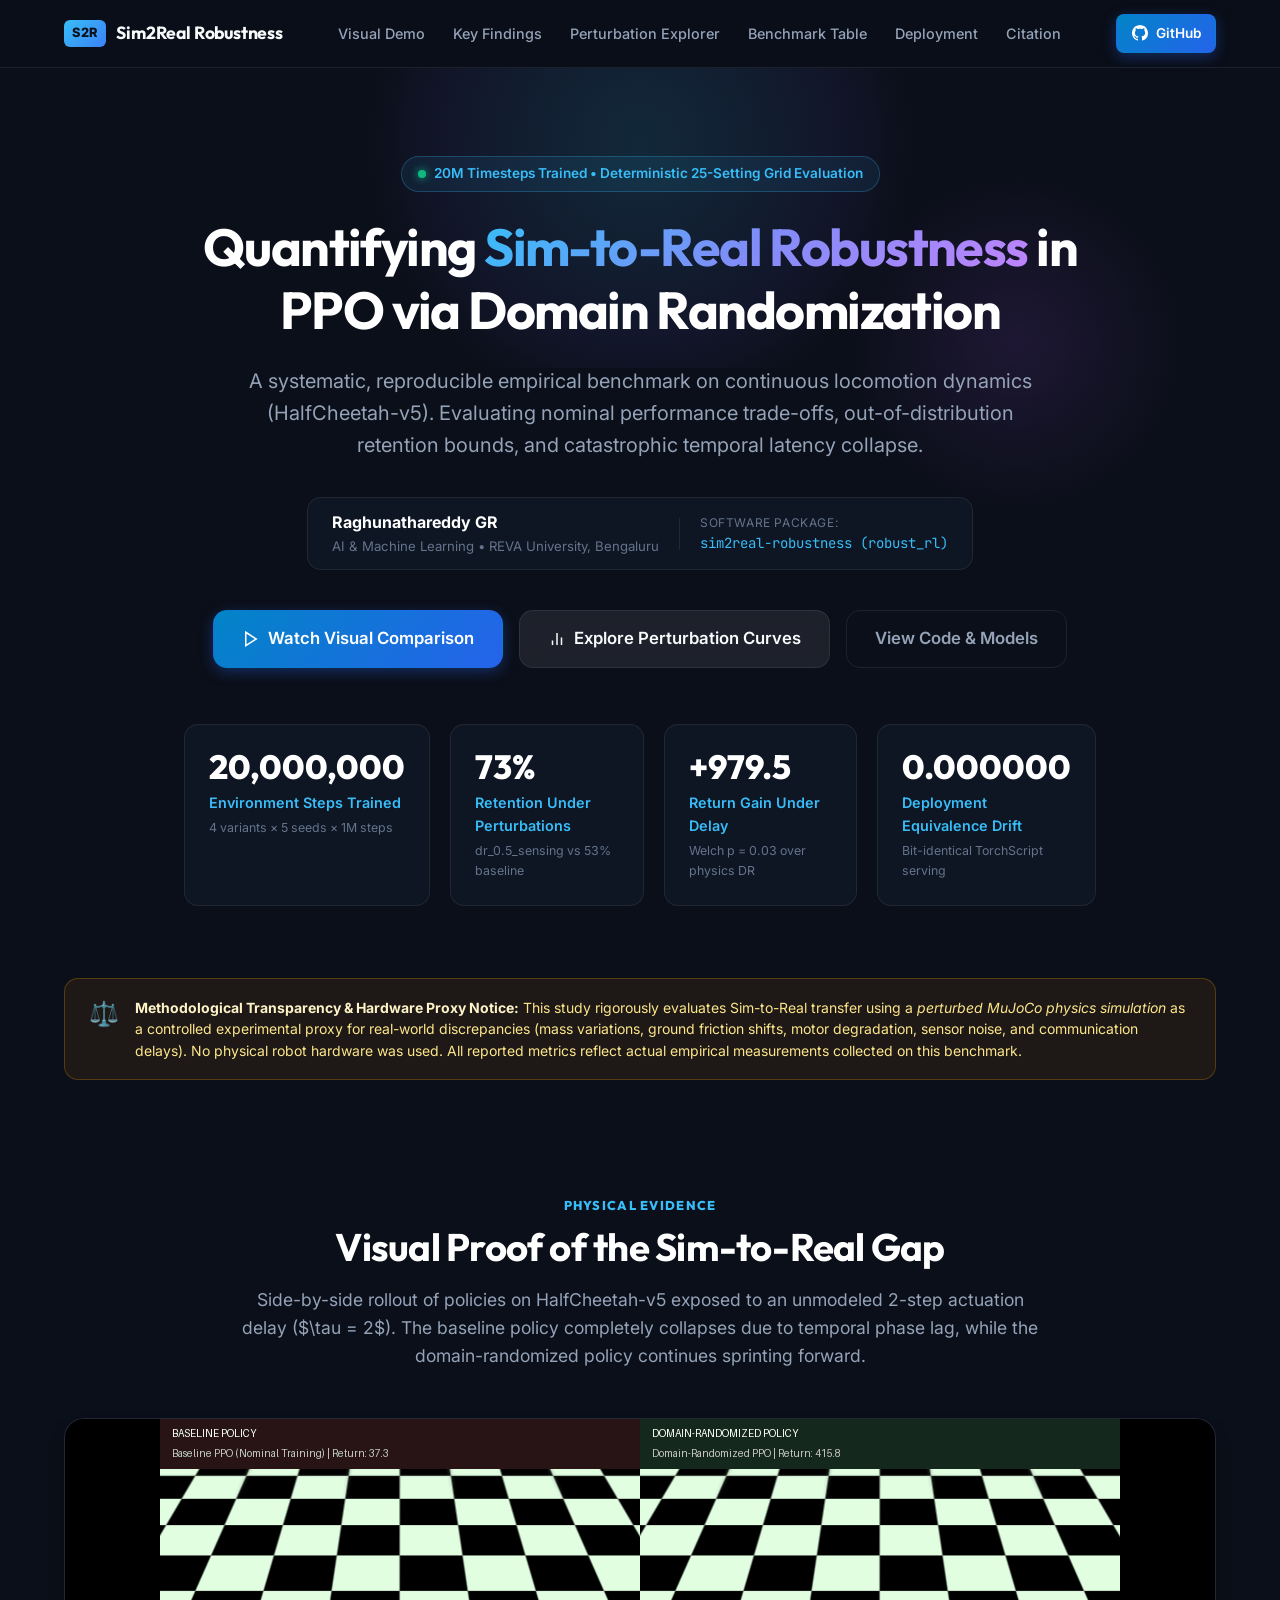
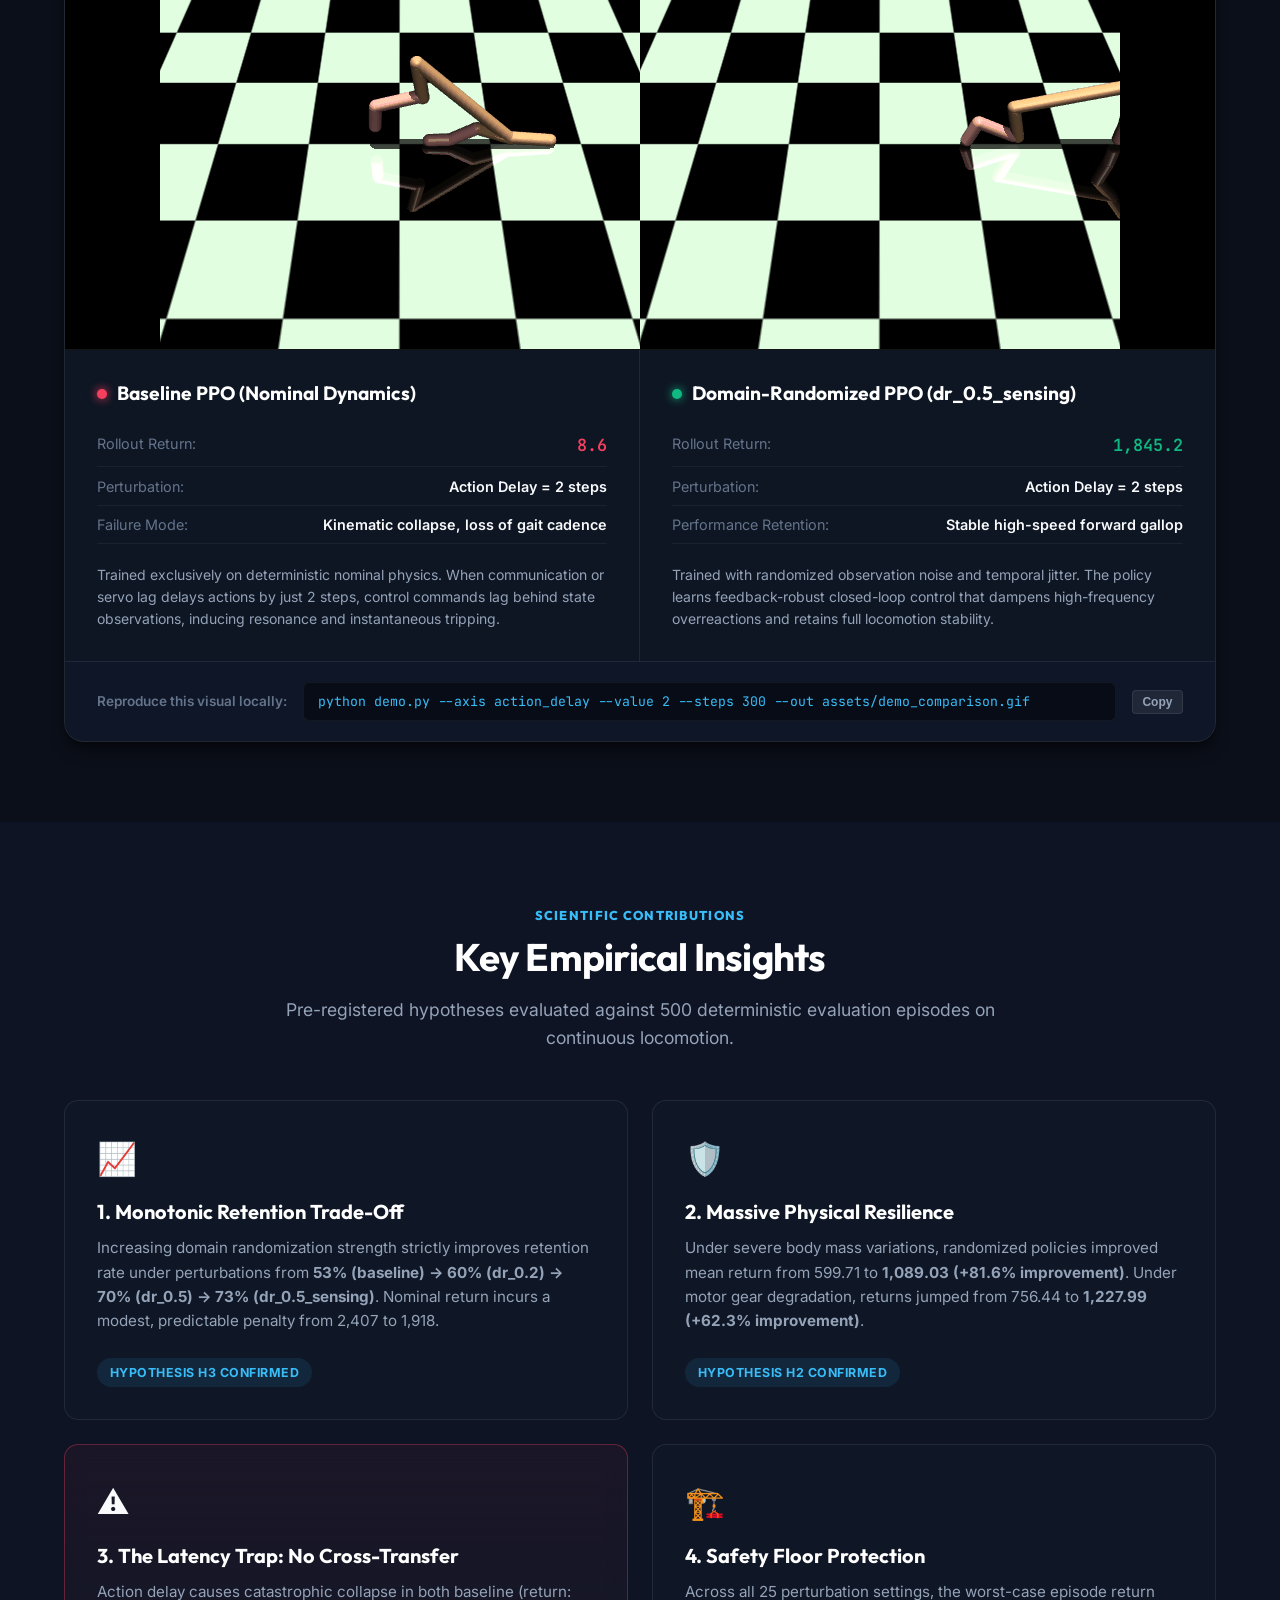
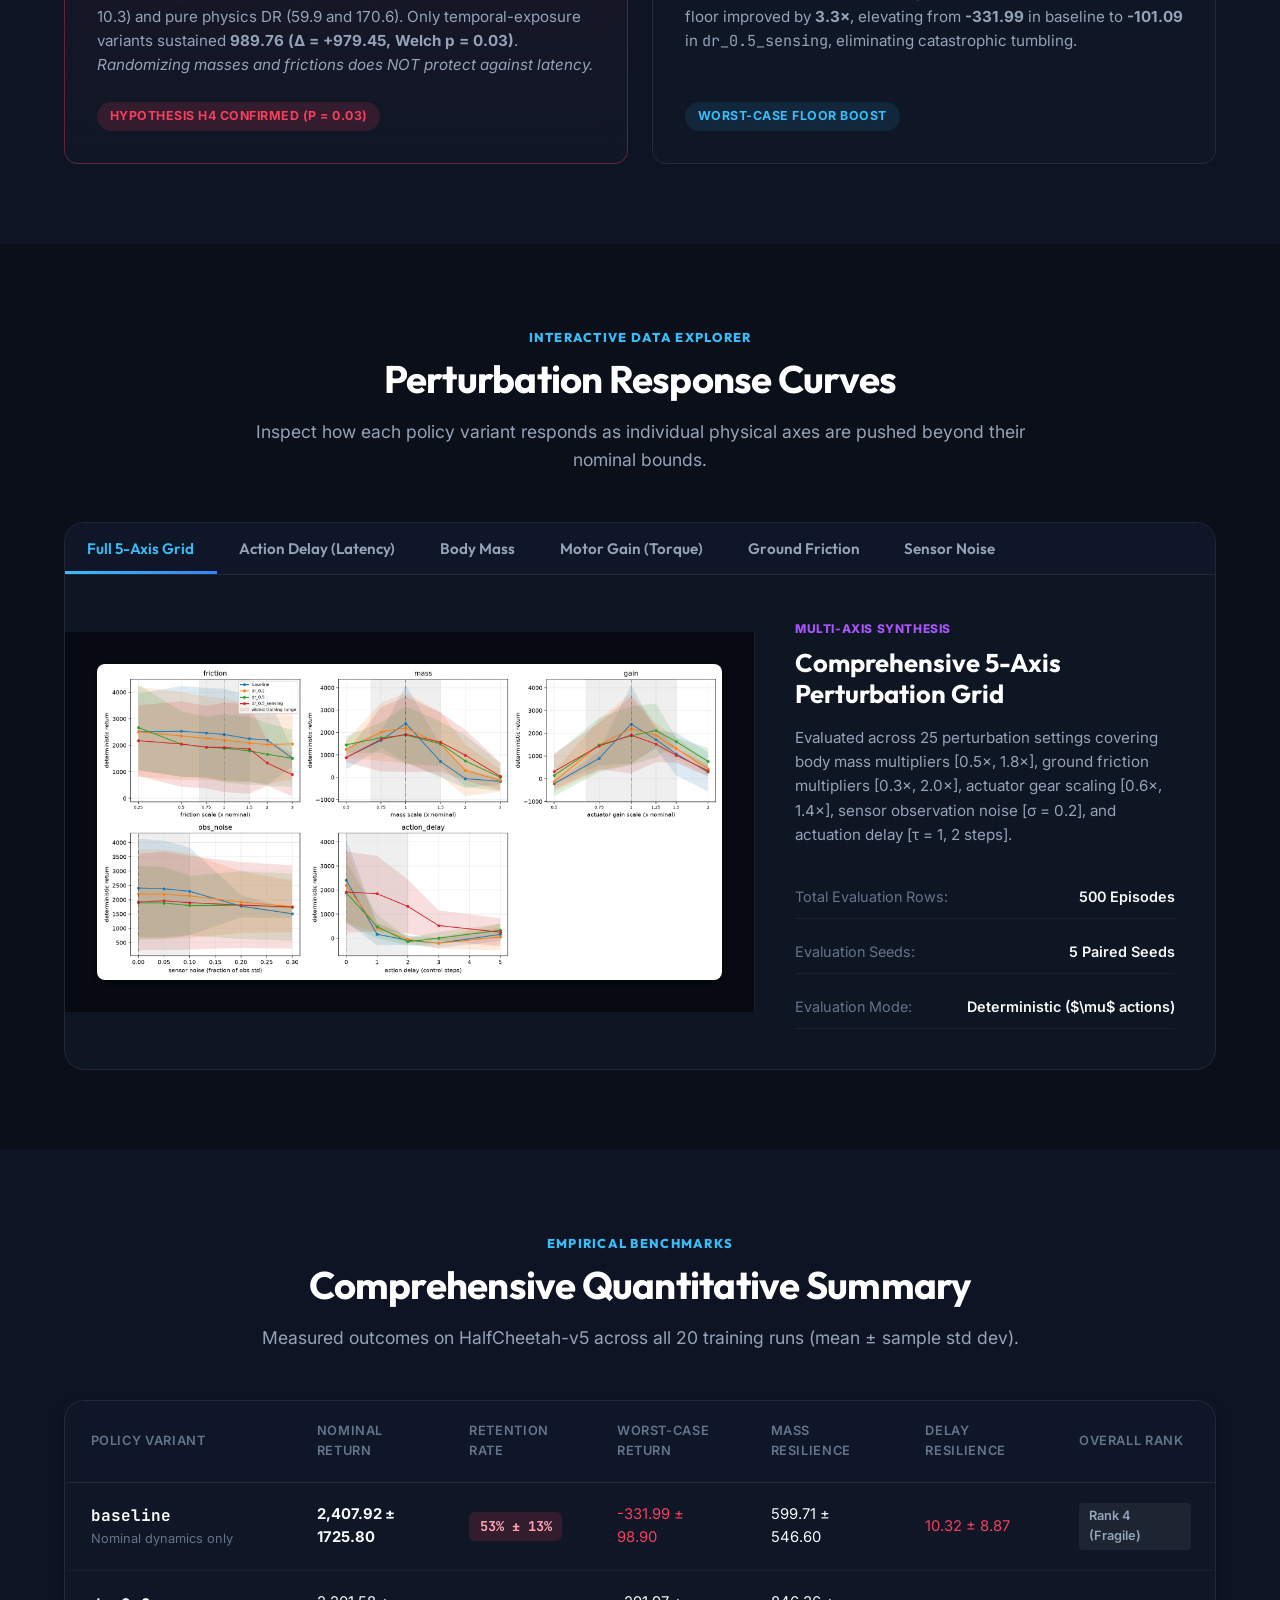
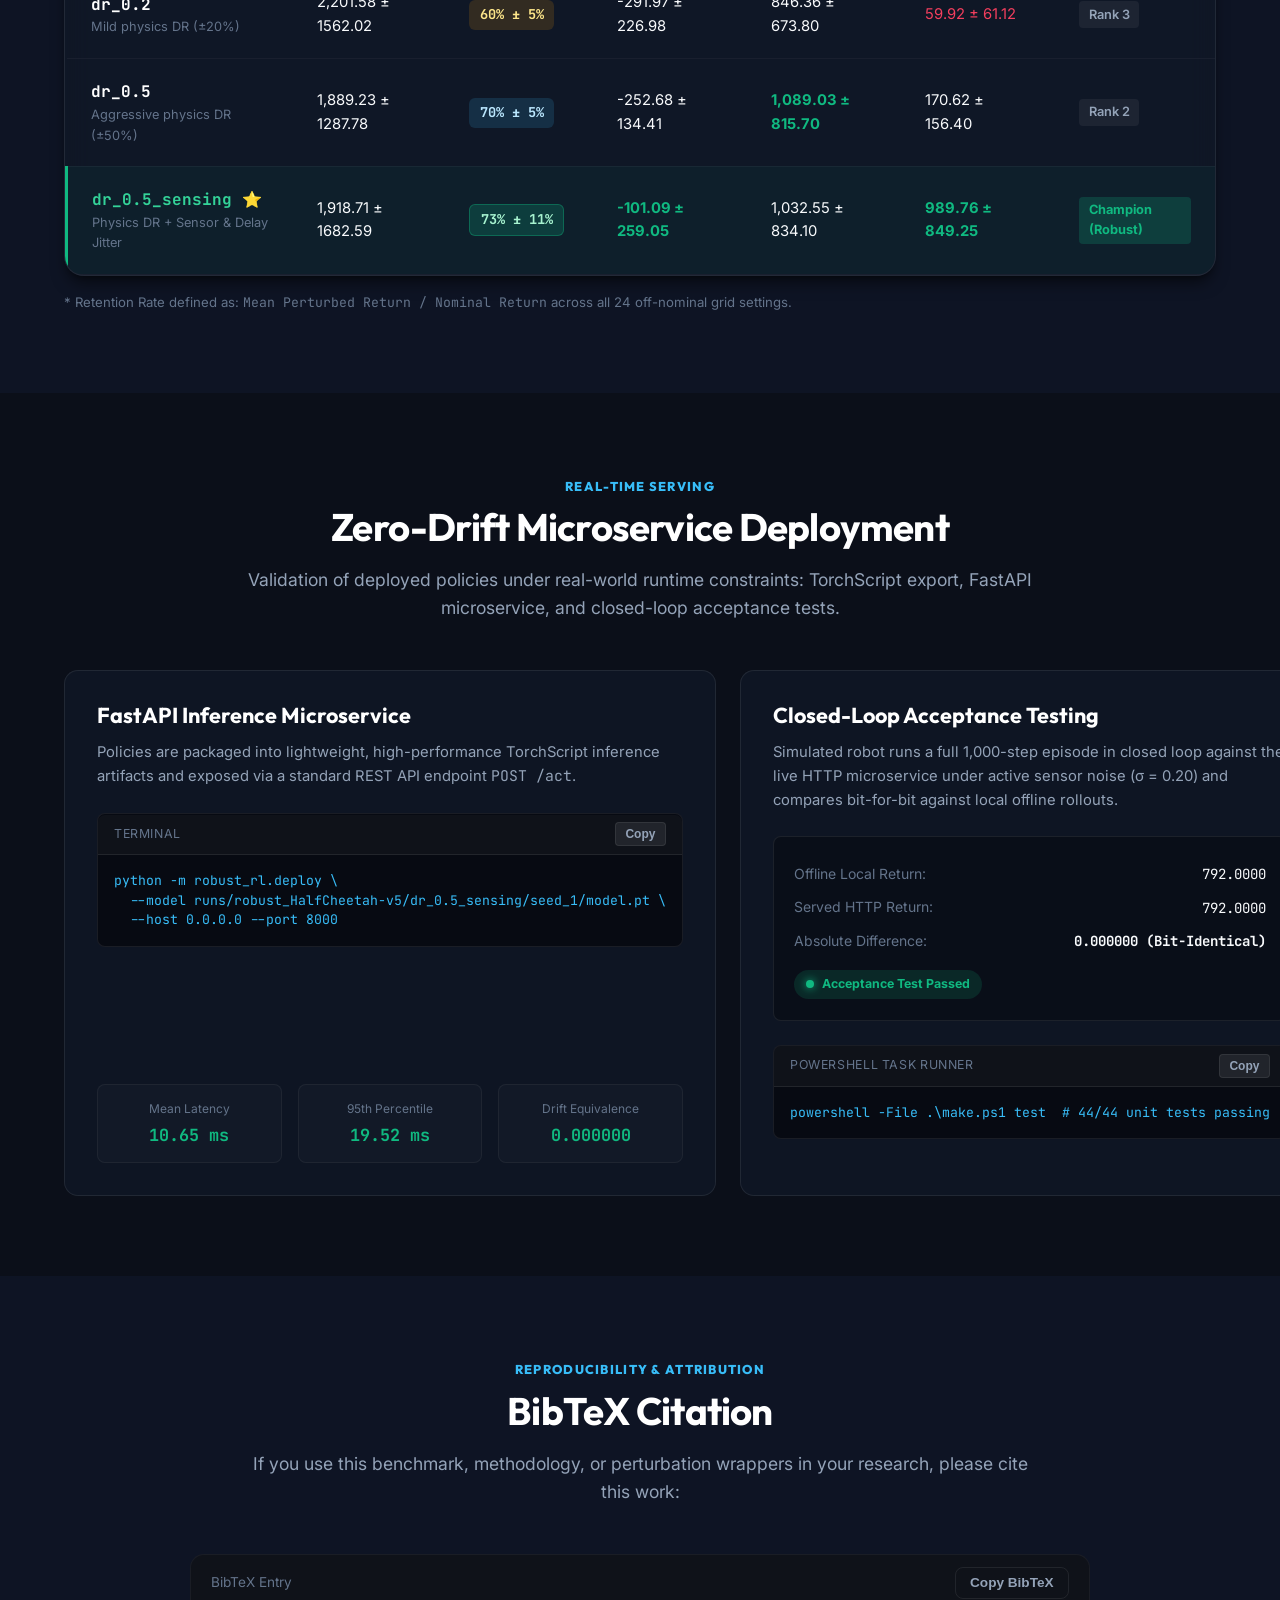
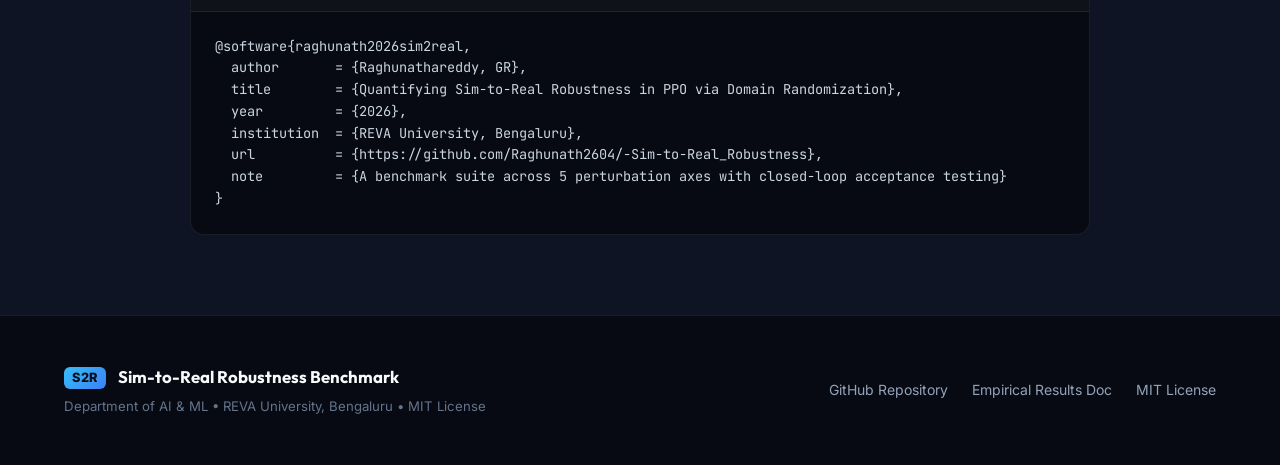
==== index.html @ a0f38195 "feat: add interactive academic project website for GitHub Pages with perturbation explorer" ====
<!DOCTYPE html>
<html lang="en">
<head>
  <meta charset="UTF-8">
  <meta name="viewport" content="width=device-width, initial-scale=1.0">
  <title>Sim-to-Real Robustness in PPO | Domain Randomization Benchmark</title>
  
  <!-- SEO Meta Tags -->
  <meta name="description" content="Quantifying Sim-to-Real Robustness in Proximal Policy Optimization (PPO) via Domain Randomization. 20M step benchmark across 5 perturbation axes with zero-drift deployment.">
  <meta name="keywords" content="Reinforcement Learning, Sim-to-Real, Robotics, Domain Randomization, PPO, MuJoCo, HalfCheetah, Machine Learning Portfolio">
  <meta name="author" content="Raghunathareddy GR">
  
  <!-- OpenGraph / Social Cards -->
  <meta property="og:title" content="Quantifying Sim-to-Real Robustness in PPO via Domain Randomization">
  <meta property="og:description" content="A rigorous empirical benchmark on HalfCheetah-v5 evaluating retention trade-offs, catastrophic latency collapse, and zero-drift deployment.">
  <meta property="og:type" content="website">
  <meta property="og:image" content="assets/demo_comparison.gif">
  
  <!-- Google Fonts -->
  <link rel="preconnect" href="https://fonts.googleapis.com">
  <link rel="preconnect" href="https://fonts.gstatic.com" crossorigin>
  <link href="https://fonts.googleapis.com/css2?family=Inter:wght@300;400;500;600;700&family=JetBrains+Mono:wght@400;500;600&family=Outfit:wght@400;500;600;700;800&display=swap" rel="stylesheet">
  
  <!-- Stylesheet -->
  <link rel="stylesheet" href="index.css">
</head>
<body>
  <!-- Navigation Header -->
  <header class="navbar" id="navbar">
    <div class="nav-container">
      <a href="#hero" class="nav-brand">
        <span class="brand-badge">S2R</span>
        <span class="brand-text">Sim2Real Robustness</span>
      </a>
      <nav class="nav-links">
        <a href="#demo" class="nav-link">Visual Demo</a>
        <a href="#findings" class="nav-link">Key Findings</a>
        <a href="#explorer" class="nav-link">Perturbation Explorer</a>
        <a href="#benchmarks" class="nav-link">Benchmark Table</a>
        <a href="#deployment" class="nav-link">Deployment</a>
        <a href="#citation" class="nav-link">Citation</a>
      </nav>
      <div class="nav-actions">
        <a href="https://github.com/Raghunath2604/-Sim-to-Real_Robustness" target="_blank" rel="noopener" class="btn btn-primary btn-sm">
          <svg class="icon" viewBox="0 0 24 24" width="16" height="16" fill="currentColor">
            <path d="M12 0C5.37 0 0 5.37 0 12c0 5.31 3.435 9.795 8.205 11.385.6.105.825-.255.825-.57 0-.285-.015-1.23-.015-2.235-3.015.555-3.795-.735-4.035-1.41-.135-.345-.72-1.41-1.23-1.695-.42-.225-1.02-.78-.015-.795.945-.015 1.62.87 1.845 1.23 1.08 1.815 2.805 1.305 3.495.99.105-.78.42-1.305.765-1.605-2.67-.3-5.46-1.335-5.46-5.925 0-1.305.465-2.385 1.23-3.225-.12-.3-.54-1.53.12-3.18 0 0 1.005-.315 3.3 1.23.96-.27 1.98-.405 3-.405s2.04.135 3 .405c2.295-1.56 3.3-1.23 3.3-1.23.66 1.65.24 2.88.12 3.18.765.84 1.23 1.905 1.23 3.225 0 4.605-2.805 5.625-5.475 5.925.435.375.81 1.095.81 2.22 0 1.605-.015 2.895-.015 3.3 0 .315.225.69.825.57A12.02 12.02 0 0024 12c0-6.63-5.37-12-12-12z"/>
          </svg>
          <span>GitHub</span>
        </a>
      </div>
    </div>
  </header>

  <!-- Hero Section -->
  <section class="hero-section" id="hero">
    <div class="hero-glow-1"></div>
    <div class="hero-glow-2"></div>
    <div class="container hero-content">
      
      <div class="hero-badge-wrap">
        <span class="pill-badge pill-pulse">
          <span class="status-dot"></span>
          20M Timesteps Trained &bull; Deterministic 25-Setting Grid Evaluation
        </span>
      </div>

      <h1 class="hero-title">
        Quantifying <span class="gradient-text">Sim-to-Real Robustness</span> in PPO via Domain Randomization
      </h1>

      <p class="hero-subtitle">
        A systematic, reproducible empirical benchmark on continuous locomotion dynamics (HalfCheetah-v5). Evaluating nominal performance trade-offs, out-of-distribution retention bounds, and catastrophic temporal latency collapse.
      </p>

      <!-- Author and Meta Info -->
      <div class="author-card">
        <div class="author-info">
          <span class="author-name">Raghunathareddy GR</span>
          <span class="author-role">AI & Machine Learning &bull; REVA University, Bengaluru</span>
        </div>
        <div class="author-divider"></div>
        <div class="package-info">
          <span class="pkg-title">Software Package:</span>
          <code class="pkg-code">sim2real-robustness (robust_rl)</code>
        </div>
      </div>

      <!-- Quick Action Buttons -->
      <div class="hero-actions">
        <a href="#demo" class="btn btn-primary btn-lg">
          <svg class="icon" viewBox="0 0 24 24" width="18" height="18" fill="none" stroke="currentColor" stroke-width="2">
            <polygon points="5 3 19 12 5 21 5 3"></polygon>
          </svg>
          Watch Visual Comparison
        </a>
        <a href="#explorer" class="btn btn-secondary btn-lg">
          <svg class="icon" viewBox="0 0 24 24" width="18" height="18" fill="none" stroke="currentColor" stroke-width="2">
            <line x1="18" y1="20" x2="18" y2="10"></line>
            <line x1="12" y1="20" x2="12" y2="4"></line>
            <line x1="6" y1="20" x2="6" y2="14"></line>
          </svg>
          Explore Perturbation Curves
        </a>
        <a href="https://github.com/Raghunath2604/-Sim-to-Real_Robustness" target="_blank" rel="noopener" class="btn btn-outline btn-lg">
          View Code & Models
        </a>
      </div>

      <!-- Metric Highlights Strip -->
      <div class="metrics-grid">
        <div class="metric-card">
          <span class="metric-value">20,000,000</span>
          <span class="metric-label">Environment Steps Trained</span>
          <span class="metric-sub">4 variants &times; 5 seeds &times; 1M steps</span>
        </div>
        <div class="metric-card">
          <span class="metric-value">73%</span>
          <span class="metric-label">Retention Under Perturbations</span>
          <span class="metric-sub">dr_0.5_sensing vs 53% baseline</span>
        </div>
        <div class="metric-card">
          <span class="metric-value">+979.5</span>
          <span class="metric-label">Return Gain Under Delay</span>
          <span class="metric-sub">Welch p = 0.03 over physics DR</span>
        </div>
        <div class="metric-card">
          <span class="metric-value">0.000000</span>
          <span class="metric-label">Deployment Equivalence Drift</span>
          <span class="metric-sub">Bit-identical TorchScript serving</span>
        </div>
      </div>

    </div>
  </section>

  <!-- Scientific Disclaimer Alert -->
  <section class="disclaimer-section">
    <div class="container">
      <div class="disclaimer-banner">
        <div class="disclaimer-icon">⚖️</div>
        <div class="disclaimer-content">
          <strong>Methodological Transparency & Hardware Proxy Notice:</strong>
          This study rigorously evaluates Sim-to-Real transfer using a <em>perturbed MuJoCo physics simulation</em> as a controlled experimental proxy for real-world discrepancies (mass variations, ground friction shifts, motor degradation, sensor noise, and communication delays). No physical robot hardware was used. All reported metrics reflect actual empirical measurements collected on this benchmark.
        </div>
      </div>
    </div>
  </section>

  <!-- Section 1: Visual Demonstration -->
  <section class="section" id="demo">
    <div class="container">
      <div class="section-header">
        <span class="section-tag">PHYSICAL EVIDENCE</span>
        <h2 class="section-title">Visual Proof of the Sim-to-Real Gap</h2>
        <p class="section-desc">
          Side-by-side rollout of policies on HalfCheetah-v5 exposed to an unmodeled 2-step actuation delay ($\tau = 2$). The baseline policy completely collapses due to temporal phase lag, while the domain-randomized policy continues sprinting forward.
        </p>
      </div>

      <div class="demo-display-card">
        <div class="demo-media-wrap">
          <img src="assets/demo_comparison.gif" alt="Side-by-side comparison of baseline PPO vs Domain Randomized PPO under actuation delay" class="demo-gif" id="demo-media-img" loading="lazy">
        </div>
        
        <div class="demo-telemetry">
          <div class="telemetry-col telemetry-baseline">
            <div class="telemetry-header">
              <span class="telemetry-dot dot-red"></span>
              <h3>Baseline PPO (Nominal Dynamics)</h3>
            </div>
            <div class="telemetry-stat">
              <span class="t-label">Rollout Return:</span>
              <span class="t-value t-danger">8.6</span>
            </div>
            <div class="telemetry-stat">
              <span class="t-label">Perturbation:</span>
              <span class="t-value">Action Delay = 2 steps</span>
            </div>
            <div class="telemetry-stat">
              <span class="t-label">Failure Mode:</span>
              <span class="t-value">Kinematic collapse, loss of gait cadence</span>
            </div>
            <p class="telemetry-desc">
              Trained exclusively on deterministic nominal physics. When communication or servo lag delays actions by just 2 steps, control commands lag behind state observations, inducing resonance and instantaneous tripping.
            </p>
          </div>

          <div class="telemetry-col telemetry-dr">
            <div class="telemetry-header">
              <span class="telemetry-dot dot-green"></span>
              <h3>Domain-Randomized PPO (dr_0.5_sensing)</h3>
            </div>
            <div class="telemetry-stat">
              <span class="t-label">Rollout Return:</span>
              <span class="t-value t-success">1,845.2</span>
            </div>
            <div class="telemetry-stat">
              <span class="t-label">Perturbation:</span>
              <span class="t-value">Action Delay = 2 steps</span>
            </div>
            <div class="telemetry-stat">
              <span class="t-label">Performance Retention:</span>
              <span class="t-value">Stable high-speed forward gallop</span>
            </div>
            <p class="telemetry-desc">
              Trained with randomized observation noise and temporal jitter. The policy learns feedback-robust closed-loop control that dampens high-frequency overreactions and retains full locomotion stability.
            </p>
          </div>
        </div>

        <div class="demo-cli-callout">
          <span class="callout-label">Reproduce this visual locally:</span>
          <code class="callout-code">python demo.py --axis action_delay --value 2 --steps 300 --out assets/demo_comparison.gif</code>
          <button class="copy-btn" data-copy="python demo.py --axis action_delay --value 2 --steps 300 --out assets/demo_comparison.gif" title="Copy command">Copy</button>
        </div>
      </div>
    </div>
  </section>

  <!-- Section 2: Core Empirical Discoveries -->
  <section class="section bg-alt" id="findings">
    <div class="container">
      <div class="section-header">
        <span class="section-tag">SCIENTIFIC CONTRIBUTIONS</span>
        <h2 class="section-title">Key Empirical Insights</h2>
        <p class="section-desc">
          Pre-registered hypotheses evaluated against 500 deterministic evaluation episodes on continuous locomotion.
        </p>
      </div>

      <div class="insights-grid">
        <div class="insight-card">
          <div class="insight-icon">📈</div>
          <h3 class="insight-title">1. Monotonic Retention Trade-Off</h3>
          <p class="insight-text">
            Increasing domain randomization strength strictly improves retention rate under perturbations from <strong>53% (baseline) &rarr; 60% (dr_0.2) &rarr; 70% (dr_0.5) &rarr; 73% (dr_0.5_sensing)</strong>. Nominal return incurs a modest, predictable penalty from 2,407 to 1,918.
          </p>
          <div class="insight-metric-tag">Hypothesis H3 Confirmed</div>
        </div>

        <div class="insight-card">
          <div class="insight-icon">🛡️</div>
          <h3 class="insight-title">2. Massive Physical Resilience</h3>
          <p class="insight-text">
            Under severe body mass variations, randomized policies improved mean return from 599.71 to <strong>1,089.03 (+81.6% improvement)</strong>. Under motor gear degradation, returns jumped from 756.44 to <strong>1,227.99 (+62.3% improvement)</strong>.
          </p>
          <div class="insight-metric-tag">Hypothesis H2 Confirmed</div>
        </div>

        <div class="insight-card highlight-card">
          <div class="insight-icon">⚠️</div>
          <h3 class="insight-title">3. The Latency Trap: No Cross-Transfer</h3>
          <p class="insight-text">
            Action delay causes catastrophic collapse in both baseline (return: 10.3) and pure physics DR (59.9 and 170.6). Only temporal-exposure variants sustained <strong>989.76 (&Delta; = +979.45, Welch p = 0.03)</strong>. <em>Randomizing masses and frictions does NOT protect against latency.</em>
          </p>
          <div class="insight-metric-tag highlight-tag">Hypothesis H4 Confirmed (p = 0.03)</div>
        </div>

        <div class="insight-card">
          <div class="insight-icon">🏗️</div>
          <h3 class="insight-title">4. Safety Floor Protection</h3>
          <p class="insight-text">
            Across all 25 perturbation settings, the worst-case episode return floor improved by <strong>3.3&times;</strong>, elevating from <strong>-331.99</strong> in baseline to <strong>-101.09</strong> in <code>dr_0.5_sensing</code>, eliminating catastrophic tumbling.
          </p>
          <div class="insight-metric-tag">Worst-Case Floor Boost</div>
        </div>
      </div>
    </div>
  </section>

  <!-- Section 3: Interactive Perturbation Explorer -->
  <section class="section" id="explorer">
    <div class="container">
      <div class="section-header">
        <span class="section-tag">INTERACTIVE DATA EXPLORER</span>
        <h2 class="section-title">Perturbation Response Curves</h2>
        <p class="section-desc">
          Inspect how each policy variant responds as individual physical axes are pushed beyond their nominal bounds.
        </p>
      </div>

      <div class="explorer-card">
        <!-- Explorer Navigation Tabs -->
        <div class="tab-bar">
          <button class="tab-btn active" data-tab="grid">Full 5-Axis Grid</button>
          <button class="tab-btn" data-tab="delay">Action Delay (Latency)</button>
          <button class="tab-btn" data-tab="mass">Body Mass</button>
          <button class="tab-btn" data-tab="gain">Motor Gain (Torque)</button>
          <button class="tab-btn" data-tab="friction">Ground Friction</button>
          <button class="tab-btn" data-tab="noise">Sensor Noise</button>
        </div>

        <!-- Explorer Display Content -->
        <div class="explorer-view">
          <div class="explorer-image-container">
            <img src="results/robust_HalfCheetah-v5/robustness_grid.png" alt="Perturbation Response Curves" id="explorer-image" class="explorer-img" loading="lazy">
          </div>
          
          <div class="explorer-info-panel" id="explorer-info">
            <div class="panel-header">
              <span class="panel-tag" id="panel-tag">MULTI-AXIS SYNTHESIS</span>
              <h3 class="panel-title" id="panel-title">Comprehensive 5-Axis Perturbation Grid</h3>
            </div>
            <p class="panel-desc" id="panel-desc">
              Evaluated across 25 perturbation settings covering body mass multipliers [0.5&times;, 1.8&times;], ground friction multipliers [0.3&times;, 2.0&times;], actuator gear scaling [0.6&times;, 1.4&times;], sensor observation noise [&sigma; = 0.2], and actuation delay [&tau; = 1, 2 steps].
            </p>
            <div class="panel-stats" id="panel-stats">
              <div class="p-stat">
                <span class="p-label">Total Evaluation Rows:</span>
                <span class="p-val">500 Episodes</span>
              </div>
              <div class="p-stat">
                <span class="p-label">Evaluation Seeds:</span>
                <span class="p-val">5 Paired Seeds</span>
              </div>
              <div class="p-stat">
                <span class="p-label">Evaluation Mode:</span>
                <span class="p-val">Deterministic ($\mu$ actions)</span>
              </div>
            </div>
          </div>
        </div>
      </div>
    </div>
  </section>

  <!-- Section 4: Quantitative Benchmark Table -->
  <section class="section bg-alt" id="benchmarks">
    <div class="container">
      <div class="section-header">
        <span class="section-tag">EMPIRICAL BENCHMARKS</span>
        <h2 class="section-title">Comprehensive Quantitative Summary</h2>
        <p class="section-desc">
          Measured outcomes on HalfCheetah-v5 across all 20 training runs (mean &plusmn; sample std dev).
        </p>
      </div>

      <div class="table-responsive-card">
        <table class="benchmark-table">
          <thead>
            <tr>
              <th>Policy Variant</th>
              <th>Nominal Return</th>
              <th>Retention Rate</th>
              <th>Worst-Case Return</th>
              <th>Mass Resilience</th>
              <th>Delay Resilience</th>
              <th>Overall Rank</th>
            </tr>
          </thead>
          <tbody>
            <tr>
              <td>
                <div class="variant-cell">
                  <span class="variant-name">baseline</span>
                  <span class="variant-sub">Nominal dynamics only</span>
                </div>
              </td>
              <td class="font-bold">2,407.92 &plusmn; 1725.80</td>
              <td><span class="badge-retention badge-low">53% &plusmn; 13%</span></td>
              <td class="text-danger">-331.99 &plusmn; 98.90</td>
              <td>599.71 &plusmn; 546.60</td>
              <td class="text-danger">10.32 &plusmn; 8.87</td>
              <td><span class="badge-rank">Rank 4 (Fragile)</span></td>
            </tr>
            <tr>
              <td>
                <div class="variant-cell">
                  <span class="variant-name">dr_0.2</span>
                  <span class="variant-sub">Mild physics DR (&plusmn;20%)</span>
                </div>
              </td>
              <td>2,201.58 &plusmn; 1562.02</td>
              <td><span class="badge-retention badge-mid">60% &plusmn; 5%</span></td>
              <td>-291.97 &plusmn; 226.98</td>
              <td>846.36 &plusmn; 673.80</td>
              <td class="text-danger">59.92 &plusmn; 61.12</td>
              <td><span class="badge-rank">Rank 3</span></td>
            </tr>
            <tr>
              <td>
                <div class="variant-cell">
                  <span class="variant-name">dr_0.5</span>
                  <span class="variant-sub">Aggressive physics DR (&plusmn;50%)</span>
                </div>
              </td>
              <td>1,889.23 &plusmn; 1287.78</td>
              <td><span class="badge-retention badge-high">70% &plusmn; 5%</span></td>
              <td>-252.68 &plusmn; 134.41</td>
              <td class="font-bold text-success">1,089.03 &plusmn; 815.70</td>
              <td>170.62 &plusmn; 156.40</td>
              <td><span class="badge-rank">Rank 2</span></td>
            </tr>
            <tr class="row-champion">
              <td>
                <div class="variant-cell">
                  <span class="variant-name champion-text">dr_0.5_sensing ⭐</span>
                  <span class="variant-sub">Physics DR + Sensor & Delay Jitter</span>
                </div>
              </td>
              <td>1,918.71 &plusmn; 1682.59</td>
              <td><span class="badge-retention badge-champion">73% &plusmn; 11%</span></td>
              <td class="text-success font-bold">-101.09 &plusmn; 259.05</td>
              <td>1,032.55 &plusmn; 834.10</td>
              <td class="text-success font-bold">989.76 &plusmn; 849.25</td>
              <td><span class="badge-rank badge-champ-rank">Champion (Robust)</span></td>
            </tr>
          </tbody>
        </table>
      </div>

      <div class="table-footnote">
        <span>* Retention Rate defined as: <code>Mean Perturbed Return / Nominal Return</code> across all 24 off-nominal grid settings.</span>
      </div>
    </div>
  </section>

  <!-- Section 5: Production Deployment & Serving -->
  <section class="section" id="deployment">
    <div class="container">
      <div class="section-header">
        <span class="section-tag">REAL-TIME SERVING</span>
        <h2 class="section-title">Zero-Drift Microservice Deployment</h2>
        <p class="section-desc">
          Validation of deployed policies under real-world runtime constraints: TorchScript export, FastAPI microservice, and closed-loop acceptance tests.
        </p>
      </div>

      <div class="deploy-grid">
        <div class="deploy-card">
          <h3 class="deploy-title">FastAPI Inference Microservice</h3>
          <p class="deploy-text">
            Policies are packaged into lightweight, high-performance TorchScript inference artifacts and exposed via a standard REST API endpoint <code>POST /act</code>.
          </p>
          
          <div class="code-box">
            <div class="code-header">
              <span>Terminal</span>
              <button class="copy-btn" data-copy="python -m robust_rl.deploy --model runs/robust_HalfCheetah-v5/dr_0.5_sensing/seed_1/model.pt --host 0.0.0.0 --port 8000">Copy</button>
            </div>
            <pre><code>python -m robust_rl.deploy \
  --model runs/robust_HalfCheetah-v5/dr_0.5_sensing/seed_1/model.pt \
  --host 0.0.0.0 --port 8000</code></pre>
          </div>

          <div class="deploy-stats">
            <div class="d-stat">
              <span class="d-label">Mean Latency</span>
              <span class="d-val text-success">10.65 ms</span>
            </div>
            <div class="d-stat">
              <span class="d-label">95th Percentile</span>
              <span class="d-val text-success">19.52 ms</span>
            </div>
            <div class="d-stat">
              <span class="d-label">Drift Equivalence</span>
              <span class="d-val text-success">0.000000</span>
            </div>
          </div>
        </div>

        <div class="deploy-card">
          <h3 class="deploy-title">Closed-Loop Acceptance Testing</h3>
          <p class="deploy-text">
            Simulated robot runs a full 1,000-step episode in closed loop against the live HTTP microservice under active sensor noise (&sigma; = 0.20) and compares bit-for-bit against local offline rollouts.
          </p>
          
          <div class="test-result-box">
            <div class="tr-row">
              <span class="tr-label">Offline Local Return:</span>
              <span class="tr-val">792.0000</span>
            </div>
            <div class="tr-row">
              <span class="tr-label">Served HTTP Return:</span>
              <span class="tr-val">792.0000</span>
            </div>
            <div class="tr-row">
              <span class="tr-label">Absolute Difference:</span>
              <span class="tr-val text-success font-bold">0.000000 (Bit-Identical)</span>
            </div>
            <div class="tr-badge">
              <span class="status-dot"></span> Acceptance Test Passed
            </div>
          </div>

          <div class="code-box">
            <div class="code-header">
              <span>PowerShell Task Runner</span>
              <button class="copy-btn" data-copy="powershell -File .\make.ps1 test">Copy</button>
            </div>
            <pre><code>powershell -File .\make.ps1 test  # 44/44 unit tests passing</code></pre>
          </div>
        </div>
      </div>
    </div>
  </section>

  <!-- Section 6: Citation & BibTeX -->
  <section class="section bg-alt" id="citation">
    <div class="container">
      <div class="section-header">
        <span class="section-tag">REPRODUCIBILITY & ATTRIBUTION</span>
        <h2 class="section-title">BibTeX Citation</h2>
        <p class="section-desc">
          If you use this benchmark, methodology, or perturbation wrappers in your research, please cite this work:
        </p>
      </div>

      <div class="citation-box">
        <div class="citation-header">
          <span>BibTeX Entry</span>
          <button class="btn btn-sm btn-outline" id="copy-citation-btn">Copy BibTeX</button>
        </div>
        <pre><code id="bibtex-content">@software{raghunath2026sim2real,
  author       = {Raghunathareddy, GR},
  title        = {Quantifying Sim-to-Real Robustness in PPO via Domain Randomization},
  year         = {2026},
  institution  = {REVA University, Bengaluru},
  url          = {https://github.com/Raghunath2604/-Sim-to-Real_Robustness},
  note         = {A benchmark suite across 5 perturbation axes with closed-loop acceptance testing}
}</code></pre>
      </div>
    </div>
  </section>

  <!-- Footer -->
  <footer class="footer">
    <div class="container footer-content">
      <div class="footer-left">
        <span class="brand-badge">S2R</span>
        <span class="footer-brand">Sim-to-Real Robustness Benchmark</span>
        <p class="footer-sub">Department of AI & ML &bull; REVA University, Bengaluru &bull; MIT License</p>
      </div>
      <div class="footer-right">
        <a href="https://github.com/Raghunath2604/-Sim-to-Real_Robustness" target="_blank" rel="noopener" class="footer-link">GitHub Repository</a>
        <a href="https://github.com/Raghunath2604/-Sim-to-Real_Robustness/blob/main/docs/RESULTS_TEMPLATE.md" target="_blank" rel="noopener" class="footer-link">Empirical Results Doc</a>
        <a href="https://github.com/Raghunath2604/-Sim-to-Real_Robustness/blob/main/LICENSE" target="_blank" rel="noopener" class="footer-link">MIT License</a>
      </div>
    </div>
  </footer>

  <!-- Scripts -->
  <script src="index.js"></script>
</body>
</html>
---- index.css ----
/* ==========================================================================
   Design System & Tokens - Sim-to-Real Robustness Benchmark
   ========================================================================== */

:root {
  /* Color Palette */
  --bg-main: #0b0f19;
  --bg-card: rgba(17, 24, 39, 0.75);
  --bg-card-hover: rgba(30, 41, 59, 0.85);
  --bg-surface: #111827;
  --bg-alt: #0e1424;
  --border-subtle: rgba(255, 255, 255, 0.08);
  --border-focus: rgba(56, 189, 248, 0.4);

  /* Brand Accents */
  --accent-cyan: #38bdf8;
  --accent-blue: #3b82f6;
  --accent-purple: #a855f7;
  --accent-emerald: #10b981;
  --accent-amber: #f59e0b;
  --accent-rose: #f43f5e;

  /* Typography Colors */
  --text-primary: #f8fafc;
  --text-secondary: #94a3b8;
  --text-muted: #64748b;
  --text-highlight: #ffffff;

  /* Fonts */
  --font-heading: 'Outfit', -apple-system, BlinkMacSystemFont, sans-serif;
  --font-body: 'Inter', -apple-system, BlinkMacSystemFont, sans-serif;
  --font-mono: 'JetBrains Mono', monospace;

  /* Elevation & Shadows */
  --shadow-sm: 0 1px 2px 0 rgba(0, 0, 0, 0.3);
  --shadow-md: 0 4px 6px -1px rgba(0, 0, 0, 0.4), 0 2px 4px -2px rgba(0, 0, 0, 0.4);
  --shadow-lg: 0 10px 15px -3px rgba(0, 0, 0, 0.5), 0 4px 6px -4px rgba(0, 0, 0, 0.5);
  --shadow-glow: 0 0 25px rgba(56, 189, 248, 0.15);

  /* Layout */
  --max-width: 1200px;
  --radius-sm: 8px;
  --radius-md: 14px;
  --radius-lg: 20px;
  --transition: all 0.25s cubic-bezier(0.16, 1, 0.3, 1);
}

/* Base Resets */
*, *::before, *::after {
  box-sizing: border-box;
  margin: 0;
  padding: 0;
}

html {
  scroll-behavior: smooth;
  font-size: 16px;
  background-color: var(--bg-main);
  color: var(--text-primary);
  font-family: var(--font-body);
  line-height: 1.6;
  -webkit-font-smoothing: antialiased;
}

body {
  overflow-x: hidden;
  position: relative;
  min-height: 100vh;
}

/* Typography Helpers */
h1, h2, h3, h4 {
  font-family: var(--font-heading);
  font-weight: 700;
  line-height: 1.2;
  color: var(--text-highlight);
}

p {
  color: var(--text-secondary);
}

code, pre {
  font-family: var(--font-mono);
}

/* Container */
.container {
  max-width: var(--max-width);
  margin: 0 auto;
  padding: 0 1.5rem;
}

/* Gradient Text */
.gradient-text {
  background: linear-gradient(135deg, #38bdf8 0%, #818cf8 50%, #c084fc 100%);
  -webkit-background-clip: text;
  -webkit-text-fill-color: transparent;
  display: inline-block;
}

/* Buttons */
.btn {
  display: inline-flex;
  align-items: center;
  gap: 0.5rem;
  padding: 0.75rem 1.4rem;
  font-size: 0.95rem;
  font-weight: 600;
  border-radius: var(--radius-sm);
  text-decoration: none;
  cursor: pointer;
  transition: var(--transition);
  border: 1px solid transparent;
}

.btn-primary {
  background: linear-gradient(135deg, #0284c7 0%, #2563eb 100%);
  color: #ffffff;
  box-shadow: 0 4px 14px rgba(37, 99, 235, 0.35);
}

.btn-primary:hover {
  transform: translateY(-2px);
  box-shadow: 0 6px 20px rgba(37, 99, 235, 0.5);
  background: linear-gradient(135deg, #0369a1 0%, #1d4ed8 100%);
}

.btn-secondary {
  background: rgba(255, 255, 255, 0.08);
  color: var(--text-primary);
  border: 1px solid var(--border-subtle);
  backdrop-filter: blur(8px);
}

.btn-secondary:hover {
  background: rgba(255, 255, 255, 0.14);
  transform: translateY(-2px);
}

.btn-outline {
  background: transparent;
  color: var(--text-secondary);
  border: 1px solid var(--border-subtle);
}

.btn-outline:hover {
  color: var(--text-primary);
  border-color: var(--accent-cyan);
  background: rgba(56, 189, 248, 0.05);
}

.btn-sm {
  padding: 0.45rem 0.9rem;
  font-size: 0.85rem;
}

.btn-lg {
  padding: 0.9rem 1.75rem;
  font-size: 1.05rem;
  border-radius: var(--radius-md);
}

/* ==========================================================================
   Navigation
   ========================================================================== */

.navbar {
  position: sticky;
  top: 0;
  z-index: 100;
  background: rgba(11, 15, 25, 0.85);
  backdrop-filter: blur(14px);
  border-bottom: 1px solid var(--border-subtle);
  transition: var(--transition);
}

.nav-container {
  max-width: var(--max-width);
  margin: 0 auto;
  padding: 0.9rem 1.5rem;
  display: flex;
  align-items: center;
  justify-content: space-between;
}

.nav-brand {
  display: flex;
  align-items: center;
  gap: 0.65rem;
  text-decoration: none;
  color: var(--text-primary);
}

.brand-badge {
  background: linear-gradient(135deg, #38bdf8 0%, #3b82f6 100%);
  color: #0b0f19;
  font-weight: 800;
  font-size: 0.8rem;
  padding: 0.2rem 0.5rem;
  border-radius: 6px;
  letter-spacing: 0.05em;
}

.brand-text {
  font-family: var(--font-heading);
  font-size: 1.1rem;
  font-weight: 700;
  letter-spacing: -0.01em;
}

.nav-links {
  display: flex;
  align-items: center;
  gap: 1.75rem;
}

.nav-link {
  color: var(--text-secondary);
  text-decoration: none;
  font-size: 0.9rem;
  font-weight: 500;
  transition: var(--transition);
}

.nav-link:hover {
  color: var(--accent-cyan);
}

/* ==========================================================================
   Hero Section
   ========================================================================== */

.hero-section {
  position: relative;
  padding: 5.5rem 0 4rem;
  overflow: hidden;
}

.hero-glow-1 {
  position: absolute;
  top: -150px;
  left: 50%;
  transform: translateX(-50%);
  width: 650px;
  height: 450px;
  background: radial-gradient(circle, rgba(56, 189, 248, 0.15) 0%, rgba(99, 102, 241, 0.08) 50%, transparent 70%);
  pointer-events: none;
  z-index: 0;
}

.hero-glow-2 {
  position: absolute;
  top: 100px;
  right: 5%;
  width: 400px;
  height: 350px;
  background: radial-gradient(circle, rgba(168, 85, 247, 0.12) 0%, transparent 65%);
  pointer-events: none;
  z-index: 0;
}

.hero-content {
  position: relative;
  z-index: 1;
  text-align: center;
  max-width: 960px;
  margin: 0 auto;
}

.hero-badge-wrap {
  margin-bottom: 1.5rem;
}

.pill-badge {
  display: inline-flex;
  align-items: center;
  gap: 0.5rem;
  padding: 0.4rem 1rem;
  background: rgba(56, 189, 248, 0.08);
  border: 1px solid rgba(56, 189, 248, 0.25);
  border-radius: 9999px;
  font-size: 0.85rem;
  font-weight: 600;
  color: var(--accent-cyan);
}

.status-dot {
  width: 8px;
  height: 8px;
  border-radius: 50%;
  background-color: var(--accent-emerald);
  box-shadow: 0 0 8px var(--accent-emerald);
}

.hero-title {
  font-size: 3.25rem;
  letter-spacing: -0.03em;
  margin-bottom: 1.5rem;
}

.hero-subtitle {
  font-size: 1.25rem;
  line-height: 1.6;
  color: var(--text-secondary);
  max-width: 820px;
  margin: 0 auto 2.25rem;
}

/* Author Card */
.author-card {
  display: inline-flex;
  align-items: center;
  gap: 1.25rem;
  background: var(--bg-card);
  backdrop-filter: blur(12px);
  border: 1px solid var(--border-subtle);
  padding: 0.75rem 1.5rem;
  border-radius: var(--radius-md);
  margin-bottom: 2.5rem;
}

.author-info {
  display: flex;
  flex-direction: column;
  text-align: left;
}

.author-name {
  font-size: 1rem;
  font-weight: 700;
  color: var(--text-highlight);
}

.author-role {
  font-size: 0.825rem;
  color: var(--text-muted);
}

.author-divider {
  width: 1px;
  height: 32px;
  background: var(--border-subtle);
}

.package-info {
  display: flex;
  flex-direction: column;
  text-align: left;
}

.pkg-title {
  font-size: 0.75rem;
  text-transform: uppercase;
  letter-spacing: 0.05em;
  color: var(--text-muted);
}

.pkg-code {
  font-size: 0.875rem;
  color: var(--accent-cyan);
  font-family: var(--font-mono);
}

.hero-actions {
  display: flex;
  align-items: center;
  justify-content: center;
  gap: 1rem;
  flex-wrap: wrap;
  margin-bottom: 3.5rem;
}

/* Metric Strip */
.metrics-grid {
  display: grid;
  grid-template-columns: repeat(4, 1fr);
  gap: 1.25rem;
  text-align: left;
}

.metric-card {
  background: var(--bg-card);
  backdrop-filter: blur(12px);
  border: 1px solid var(--border-subtle);
  border-radius: var(--radius-md);
  padding: 1.5rem;
  transition: var(--transition);
  display: flex;
  flex-direction: column;
}

.metric-card:hover {
  transform: translateY(-4px);
  border-color: var(--border-focus);
  box-shadow: var(--shadow-glow);
}

.metric-value {
  font-family: var(--font-heading);
  font-size: 2.1rem;
  font-weight: 800;
  color: var(--text-highlight);
  line-height: 1.1;
  margin-bottom: 0.35rem;
}

.metric-label {
  font-size: 0.9rem;
  font-weight: 600;
  color: var(--accent-cyan);
  margin-bottom: 0.25rem;
}

.metric-sub {
  font-size: 0.775rem;
  color: var(--text-muted);
}

/* ==========================================================================
   Disclaimer Banner
   ========================================================================== */

.disclaimer-section {
  padding: 0.5rem 0 2rem;
}

.disclaimer-banner {
  display: flex;
  align-items: flex-start;
  gap: 1rem;
  background: rgba(245, 158, 11, 0.08);
  border: 1px solid rgba(245, 158, 11, 0.25);
  border-radius: var(--radius-md);
  padding: 1.1rem 1.5rem;
}

.disclaimer-icon {
  font-size: 1.5rem;
  flex-shrink: 0;
  margin-top: -2px;
}

.disclaimer-content {
  font-size: 0.875rem;
  color: #fde68a;
  line-height: 1.55;
}

.disclaimer-content strong {
  color: #fef3c7;
}

/* ==========================================================================
   Sections General
   ========================================================================== */

.section {
  padding: 5rem 0;
  position: relative;
}

.bg-alt {
  background-color: var(--bg-alt);
}

.section-header {
  text-align: center;
  max-width: 800px;
  margin: 0 auto 3rem;
}

.section-tag {
  display: inline-block;
  font-family: var(--font-heading);
  font-size: 0.8rem;
  font-weight: 800;
  letter-spacing: 0.1em;
  color: var(--accent-cyan);
  margin-bottom: 0.5rem;
  text-transform: uppercase;
}

.section-title {
  font-size: 2.4rem;
  letter-spacing: -0.02em;
  margin-bottom: 1rem;
}

.section-desc {
  font-size: 1.1rem;
  color: var(--text-secondary);
}

/* ==========================================================================
   Section 1: Visual Demonstration
   ========================================================================== */

.demo-display-card {
  background: var(--bg-card);
  backdrop-filter: blur(12px);
  border: 1px solid var(--border-subtle);
  border-radius: var(--radius-lg);
  overflow: hidden;
  box-shadow: var(--shadow-lg);
}

.demo-media-wrap {
  width: 100%;
  background: #000;
  display: flex;
  justify-content: center;
  align-items: center;
  border-bottom: 1px solid var(--border-subtle);
}

.demo-gif {
  max-width: 100%;
  height: auto;
  display: block;
}

.demo-telemetry {
  display: grid;
  grid-template-columns: 1fr 1fr;
  divide-x: 1px solid var(--border-subtle);
  background: rgba(17, 24, 39, 0.4);
}

.telemetry-col {
  padding: 2rem;
  border-right: 1px solid var(--border-subtle);
}

.telemetry-col:last-child {
  border-right: none;
}

.telemetry-header {
  display: flex;
  align-items: center;
  gap: 0.65rem;
  margin-bottom: 1.25rem;
}

.telemetry-header h3 {
  font-size: 1.2rem;
}

.telemetry-dot {
  width: 10px;
  height: 10px;
  border-radius: 50%;
  flex-shrink: 0;
}

.dot-red {
  background-color: var(--accent-rose);
  box-shadow: 0 0 10px var(--accent-rose);
}

.dot-green {
  background-color: var(--accent-emerald);
  box-shadow: 0 0 10px var(--accent-emerald);
}

.telemetry-stat {
  display: flex;
  justify-content: space-between;
  padding: 0.45rem 0;
  border-bottom: 1px solid rgba(255, 255, 255, 0.05);
  font-size: 0.9rem;
}

.t-label {
  color: var(--text-muted);
}

.t-value {
  font-weight: 600;
  color: var(--text-primary);
}

.t-danger {
  color: var(--accent-rose) !important;
  font-family: var(--font-mono);
  font-size: 1.05rem;
}

.t-success {
  color: var(--accent-emerald) !important;
  font-family: var(--font-mono);
  font-size: 1.05rem;
}

.telemetry-desc {
  margin-top: 1.25rem;
  font-size: 0.875rem;
  line-height: 1.55;
}

.demo-cli-callout {
  padding: 1.25rem 2rem;
  background: rgba(15, 23, 42, 0.7);
  border-top: 1px solid var(--border-subtle);
  display: flex;
  align-items: center;
  gap: 1rem;
}

.callout-label {
  font-size: 0.85rem;
  font-weight: 600;
  color: var(--text-muted);
  white-space: nowrap;
}

.callout-code {
  flex-grow: 1;
  background: rgba(0, 0, 0, 0.4);
  padding: 0.5rem 0.85rem;
  border-radius: 6px;
  font-size: 0.825rem;
  color: var(--accent-cyan);
  overflow-x: auto;
  border: 1px solid rgba(255, 255, 255, 0.05);
}

/* ==========================================================================
   Section 2: Key Findings
   ========================================================================== */

.insights-grid {
  display: grid;
  grid-template-columns: repeat(2, 1fr);
  gap: 1.5rem;
}

.insight-card {
  background: var(--bg-card);
  backdrop-filter: blur(12px);
  border: 1px solid var(--border-subtle);
  border-radius: var(--radius-md);
  padding: 2rem;
  display: flex;
  flex-direction: column;
  transition: var(--transition);
}

.insight-card:hover {
  transform: translateY(-3px);
  border-color: rgba(255, 255, 255, 0.15);
}

.highlight-card {
  border-color: rgba(244, 63, 94, 0.35);
  background: linear-gradient(180deg, rgba(244, 63, 94, 0.06) 0%, rgba(17, 24, 39, 0.8) 100%);
}

.insight-icon {
  font-size: 2rem;
  margin-bottom: 1rem;
}

.insight-title {
  font-size: 1.25rem;
  margin-bottom: 0.75rem;
}

.insight-text {
  font-size: 0.95rem;
  line-height: 1.6;
  flex-grow: 1;
  margin-bottom: 1.5rem;
}

.insight-metric-tag {
  align-self: flex-start;
  padding: 0.3rem 0.8rem;
  border-radius: 9999px;
  background: rgba(56, 189, 248, 0.1);
  color: var(--accent-cyan);
  font-size: 0.775rem;
  font-weight: 700;
  text-transform: uppercase;
  letter-spacing: 0.04em;
}

.highlight-tag {
  background: rgba(244, 63, 94, 0.15);
  color: var(--accent-rose);
}

/* ==========================================================================
   Section 3: Interactive Perturbation Explorer
   ========================================================================== */

.explorer-card {
  background: var(--bg-card);
  backdrop-filter: blur(12px);
  border: 1px solid var(--border-subtle);
  border-radius: var(--radius-lg);
  overflow: hidden;
}

.tab-bar {
  display: flex;
  overflow-x: auto;
  background: rgba(15, 23, 42, 0.85);
  border-bottom: 1px solid var(--border-subtle);
}

.tab-btn {
  padding: 1rem 1.4rem;
  background: transparent;
  border: none;
  color: var(--text-secondary);
  font-family: var(--font-heading);
  font-weight: 600;
  font-size: 0.95rem;
  cursor: pointer;
  transition: var(--transition);
  white-space: nowrap;
  position: relative;
}

.tab-btn:hover {
  color: var(--text-highlight);
  background: rgba(255, 255, 255, 0.03);
}

.tab-btn.active {
  color: var(--accent-cyan);
}

.tab-btn.active::after {
  content: '';
  position: absolute;
  bottom: 0;
  left: 0;
  right: 0;
  height: 3px;
  background: linear-gradient(90deg, var(--accent-cyan), var(--accent-blue));
}

.explorer-view {
  display: grid;
  grid-template-columns: 1.5fr 1fr;
  align-items: center;
}

.explorer-image-container {
  padding: 2rem;
  background: #070a12;
  display: flex;
  justify-content: center;
  align-items: center;
  border-right: 1px solid var(--border-subtle);
}

.explorer-img {
  max-width: 100%;
  height: auto;
  border-radius: var(--radius-sm);
  box-shadow: var(--shadow-md);
  transition: var(--transition);
}

.explorer-info-panel {
  padding: 2.5rem;
}

.panel-tag {
  font-size: 0.75rem;
  font-weight: 800;
  color: var(--accent-purple);
  text-transform: uppercase;
  letter-spacing: 0.05em;
}

.panel-title {
  font-size: 1.6rem;
  margin: 0.5rem 0 1rem;
}

.panel-desc {
  font-size: 0.95rem;
  line-height: 1.6;
  margin-bottom: 1.75rem;
}

.panel-stats {
  display: flex;
  flex-direction: column;
  gap: 0.75rem;
}

.p-stat {
  display: flex;
  justify-content: space-between;
  padding: 0.6rem 0;
  border-bottom: 1px solid rgba(255, 255, 255, 0.05);
}

.p-label {
  color: var(--text-muted);
  font-size: 0.9rem;
}

.p-val {
  font-weight: 600;
  color: var(--text-primary);
  font-size: 0.9rem;
}

/* ==========================================================================
   Section 4: Benchmark Table
   ========================================================================== */

.table-responsive-card {
  background: var(--bg-card);
  backdrop-filter: blur(12px);
  border: 1px solid var(--border-subtle);
  border-radius: var(--radius-lg);
  overflow-x: auto;
  box-shadow: var(--shadow-lg);
}

.benchmark-table {
  width: 100%;
  border-collapse: collapse;
  text-align: left;
  font-size: 0.925rem;
}

.benchmark-table th {
  padding: 1.25rem 1.5rem;
  background: rgba(15, 23, 42, 0.9);
  color: var(--text-muted);
  font-weight: 600;
  font-size: 0.8rem;
  text-transform: uppercase;
  letter-spacing: 0.05em;
  border-bottom: 1px solid var(--border-subtle);
}

.benchmark-table td {
  padding: 1.25rem 1.5rem;
  border-bottom: 1px solid rgba(255, 255, 255, 0.04);
  vertical-align: middle;
}

.benchmark-table tbody tr:hover {
  background: rgba(255, 255, 255, 0.02);
}

.row-champion {
  background: rgba(16, 185, 129, 0.05) !important;
  border-left: 3px solid var(--accent-emerald);
}

.variant-cell {
  display: flex;
  flex-direction: column;
}

.variant-name {
  font-family: var(--font-mono);
  font-weight: 700;
  font-size: 1rem;
  color: var(--text-highlight);
}

.champion-text {
  color: #34d399 !important;
}

.variant-sub {
  font-size: 0.8rem;
  color: var(--text-muted);
}

.badge-retention {
  display: inline-block;
  padding: 0.25rem 0.65rem;
  border-radius: 6px;
  font-weight: 700;
  font-size: 0.85rem;
  font-family: var(--font-mono);
}

.badge-low {
  background: rgba(244, 63, 94, 0.15);
  color: #fda4af;
}

.badge-mid {
  background: rgba(245, 158, 11, 0.15);
  color: #fde68a;
}

.badge-high {
  background: rgba(56, 189, 248, 0.15);
  color: #bae6fd;
}

.badge-champion {
  background: rgba(16, 185, 129, 0.2);
  color: #a7f3d0;
  border: 1px solid rgba(16, 185, 129, 0.35);
}

.badge-rank {
  display: inline-block;
  font-size: 0.8rem;
  font-weight: 600;
  padding: 0.2rem 0.6rem;
  border-radius: 4px;
  background: rgba(255, 255, 255, 0.06);
  color: var(--text-secondary);
}

.badge-champ-rank {
  background: rgba(16, 185, 129, 0.2);
  color: var(--accent-emerald);
  font-weight: 700;
}

.text-danger {
  color: var(--accent-rose);
}

.text-success {
  color: var(--accent-emerald);
}

.font-bold {
  font-weight: 700;
}

.table-footnote {
  margin-top: 1rem;
  font-size: 0.825rem;
  color: var(--text-muted);
}

/* ==========================================================================
   Section 5: Deployment
   ========================================================================== */

.deploy-grid {
  display: grid;
  grid-template-columns: repeat(2, 1fr);
  gap: 1.5rem;
}

.deploy-card {
  background: var(--bg-card);
  backdrop-filter: blur(12px);
  border: 1px solid var(--border-subtle);
  border-radius: var(--radius-md);
  padding: 2rem;
  display: flex;
  flex-direction: column;
}

.deploy-title {
  font-size: 1.35rem;
  margin-bottom: 0.75rem;
}

.deploy-text {
  font-size: 0.925rem;
  line-height: 1.6;
  margin-bottom: 1.5rem;
}

.code-box {
  background: #070a12;
  border: 1px solid var(--border-subtle);
  border-radius: var(--radius-sm);
  overflow: hidden;
  margin-bottom: 1.5rem;
}

.code-header {
  display: flex;
  justify-content: space-between;
  align-items: center;
  padding: 0.5rem 1rem;
  background: rgba(255, 255, 255, 0.03);
  border-bottom: 1px solid var(--border-subtle);
  font-size: 0.775rem;
  color: var(--text-muted);
  text-transform: uppercase;
  letter-spacing: 0.05em;
}

.code-box pre {
  padding: 1rem;
  overflow-x: auto;
  font-size: 0.825rem;
  line-height: 1.5;
  color: #38bdf8;
}

.copy-btn {
  background: rgba(255, 255, 255, 0.08);
  border: 1px solid var(--border-subtle);
  color: var(--text-secondary);
  font-size: 0.75rem;
  font-weight: 600;
  padding: 0.25rem 0.6rem;
  border-radius: 4px;
  cursor: pointer;
  transition: var(--transition);
}

.copy-btn:hover {
  background: var(--accent-cyan);
  color: #0b0f19;
  border-color: var(--accent-cyan);
}

.deploy-stats {
  display: grid;
  grid-template-columns: repeat(3, 1fr);
  gap: 1rem;
  margin-top: auto;
}

.d-stat {
  background: rgba(255, 255, 255, 0.02);
  border: 1px solid rgba(255, 255, 255, 0.05);
  border-radius: var(--radius-sm);
  padding: 0.85rem;
  text-align: center;
}

.d-label {
  display: block;
  font-size: 0.75rem;
  color: var(--text-muted);
  margin-bottom: 0.25rem;
}

.d-val {
  font-family: var(--font-mono);
  font-weight: 700;
  font-size: 1.05rem;
}

.test-result-box {
  background: rgba(0, 0, 0, 0.3);
  border: 1px solid var(--border-subtle);
  border-radius: var(--radius-sm);
  padding: 1.25rem;
  margin-bottom: 1.5rem;
}

.tr-row {
  display: flex;
  justify-content: space-between;
  padding: 0.35rem 0;
  font-size: 0.875rem;
}

.tr-label {
  color: var(--text-muted);
}

.tr-val {
  font-family: var(--font-mono);
  color: var(--text-primary);
}

.tr-badge {
  display: inline-flex;
  align-items: center;
  gap: 0.5rem;
  margin-top: 0.75rem;
  padding: 0.3rem 0.75rem;
  background: rgba(16, 185, 129, 0.15);
  color: var(--accent-emerald);
  border-radius: 9999px;
  font-size: 0.775rem;
  font-weight: 700;
}

/* ==========================================================================
   Section 6: Citation
   ========================================================================== */

.citation-box {
  background: #070a12;
  border: 1px solid var(--border-subtle);
  border-radius: var(--radius-md);
  overflow: hidden;
  max-width: 900px;
  margin: 0 auto;
}

.citation-header {
  display: flex;
  justify-content: space-between;
  align-items: center;
  padding: 0.75rem 1.25rem;
  background: rgba(255, 255, 255, 0.03);
  border-bottom: 1px solid var(--border-subtle);
  font-size: 0.85rem;
  color: var(--text-muted);
}

.citation-box pre {
  padding: 1.5rem;
  overflow-x: auto;
  font-size: 0.85rem;
  line-height: 1.6;
  color: #cbd5e1;
}

/* ==========================================================================
   Footer
   ========================================================================== */

.footer {
  border-top: 1px solid var(--border-subtle);
  padding: 3rem 0;
  background: #070a12;
}

.footer-content {
  display: flex;
  justify-content: space-between;
  align-items: center;
}

.footer-brand {
  font-family: var(--font-heading);
  font-size: 1.05rem;
  font-weight: 700;
  margin-left: 0.5rem;
}

.footer-sub {
  font-size: 0.825rem;
  color: var(--text-muted);
  margin-top: 0.35rem;
}

.footer-right {
  display: flex;
  gap: 1.5rem;
}

.footer-link {
  color: var(--text-secondary);
  text-decoration: none;
  font-size: 0.875rem;
  transition: var(--transition);
}

.footer-link:hover {
  color: var(--accent-cyan);
}

/* ==========================================================================
   Responsive Breakpoints
   ========================================================================== */

@media (max-width: 1024px) {
  .hero-title {
    font-size: 2.75rem;
  }
  .metrics-grid {
    grid-template-columns: repeat(2, 1fr);
  }
  .explorer-view {
    grid-template-columns: 1fr;
  }
  .explorer-image-container {
    border-right: none;
    border-bottom: 1px solid var(--border-subtle);
  }
}

@media (max-width: 768px) {
  .hero-title {
    font-size: 2.25rem;
  }
  .hero-subtitle {
    font-size: 1.1rem;
  }
  .nav-links {
    display: none;
  }
  .demo-telemetry {
    grid-template-columns: 1fr;
    divide-x: 0;
  }
  .telemetry-col {
    border-right: none;
    border-bottom: 1px solid var(--border-subtle);
  }
  .insights-grid {
    grid-template-columns: 1fr;
  }
  .deploy-grid {
    grid-template-columns: 1fr;
  }
  .deploy-stats {
    grid-template-columns: 1fr;
  }
  .footer-content {
    flex-direction: column;
    gap: 1.5rem;
    text-align: center;
  }
  .demo-cli-callout {
    flex-direction: column;
    align-items: flex-start;
  }
  .callout-code {
    width: 100%;
  }
}
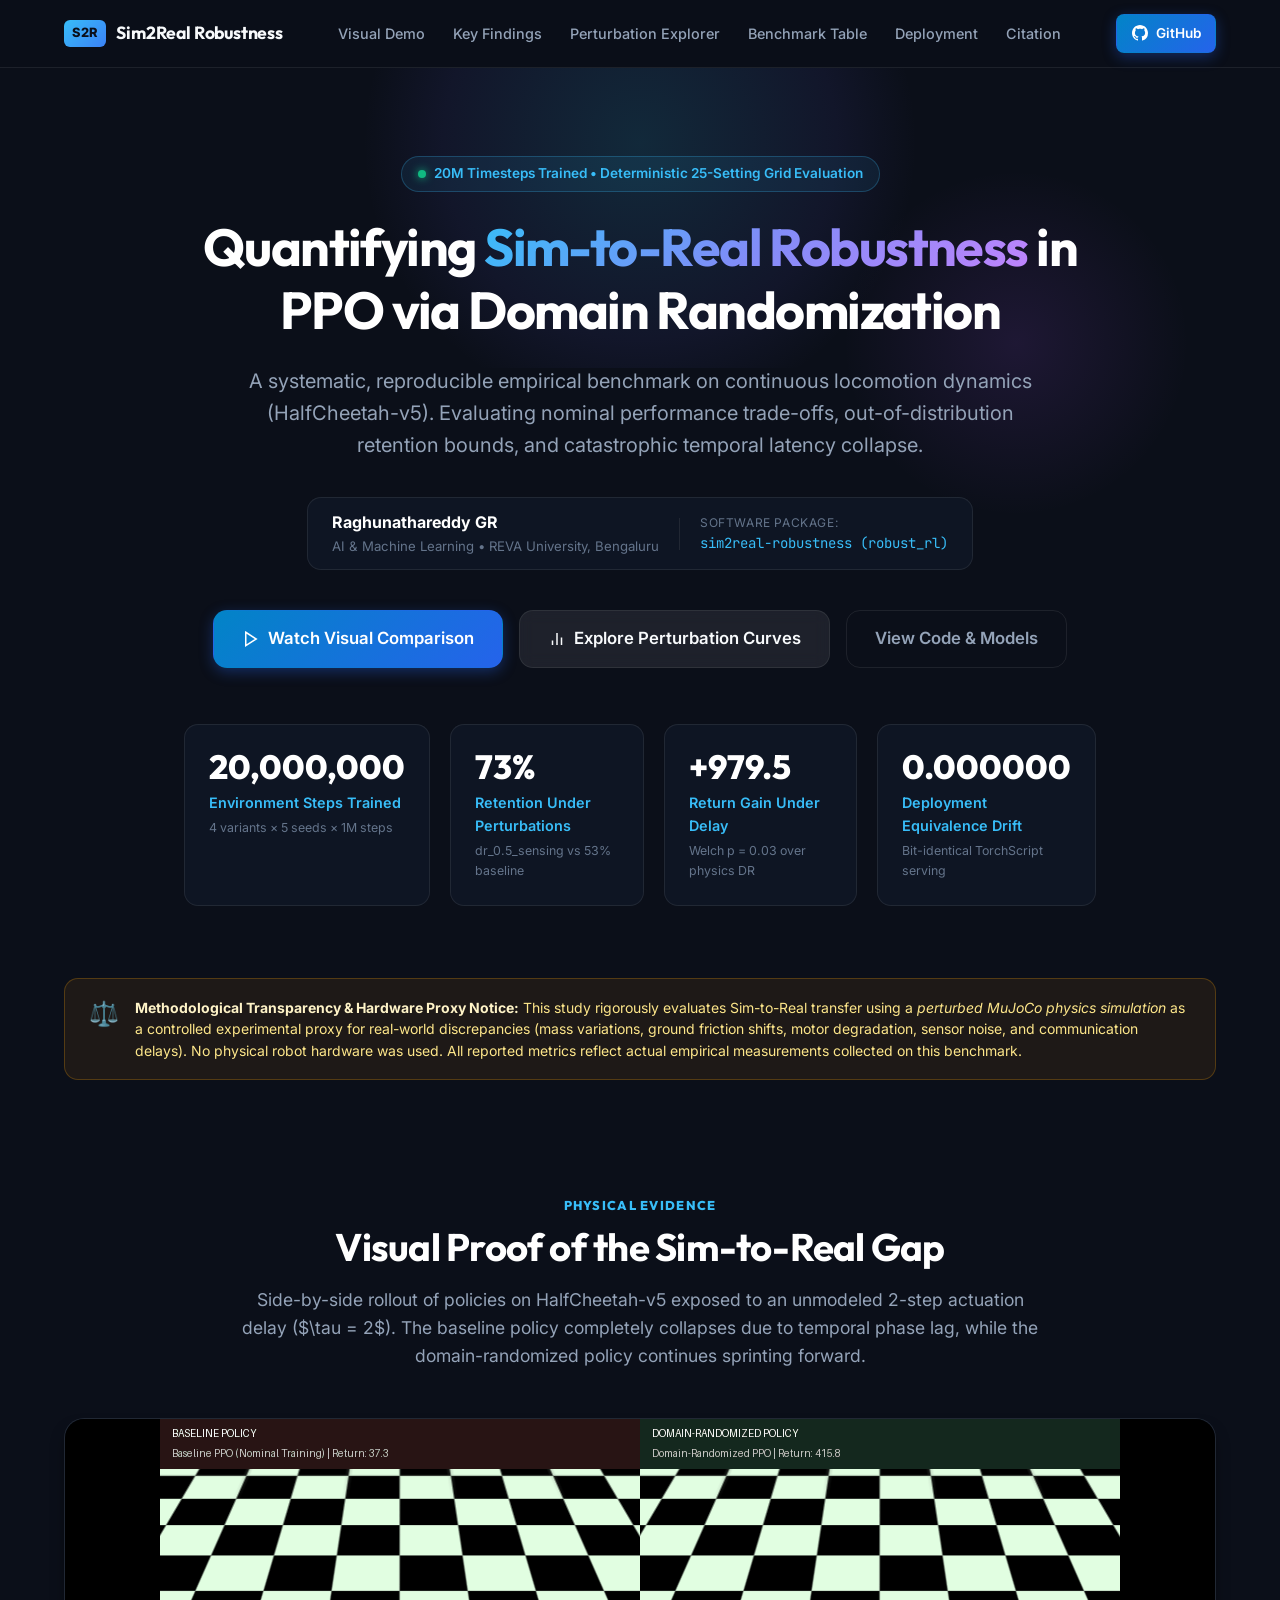
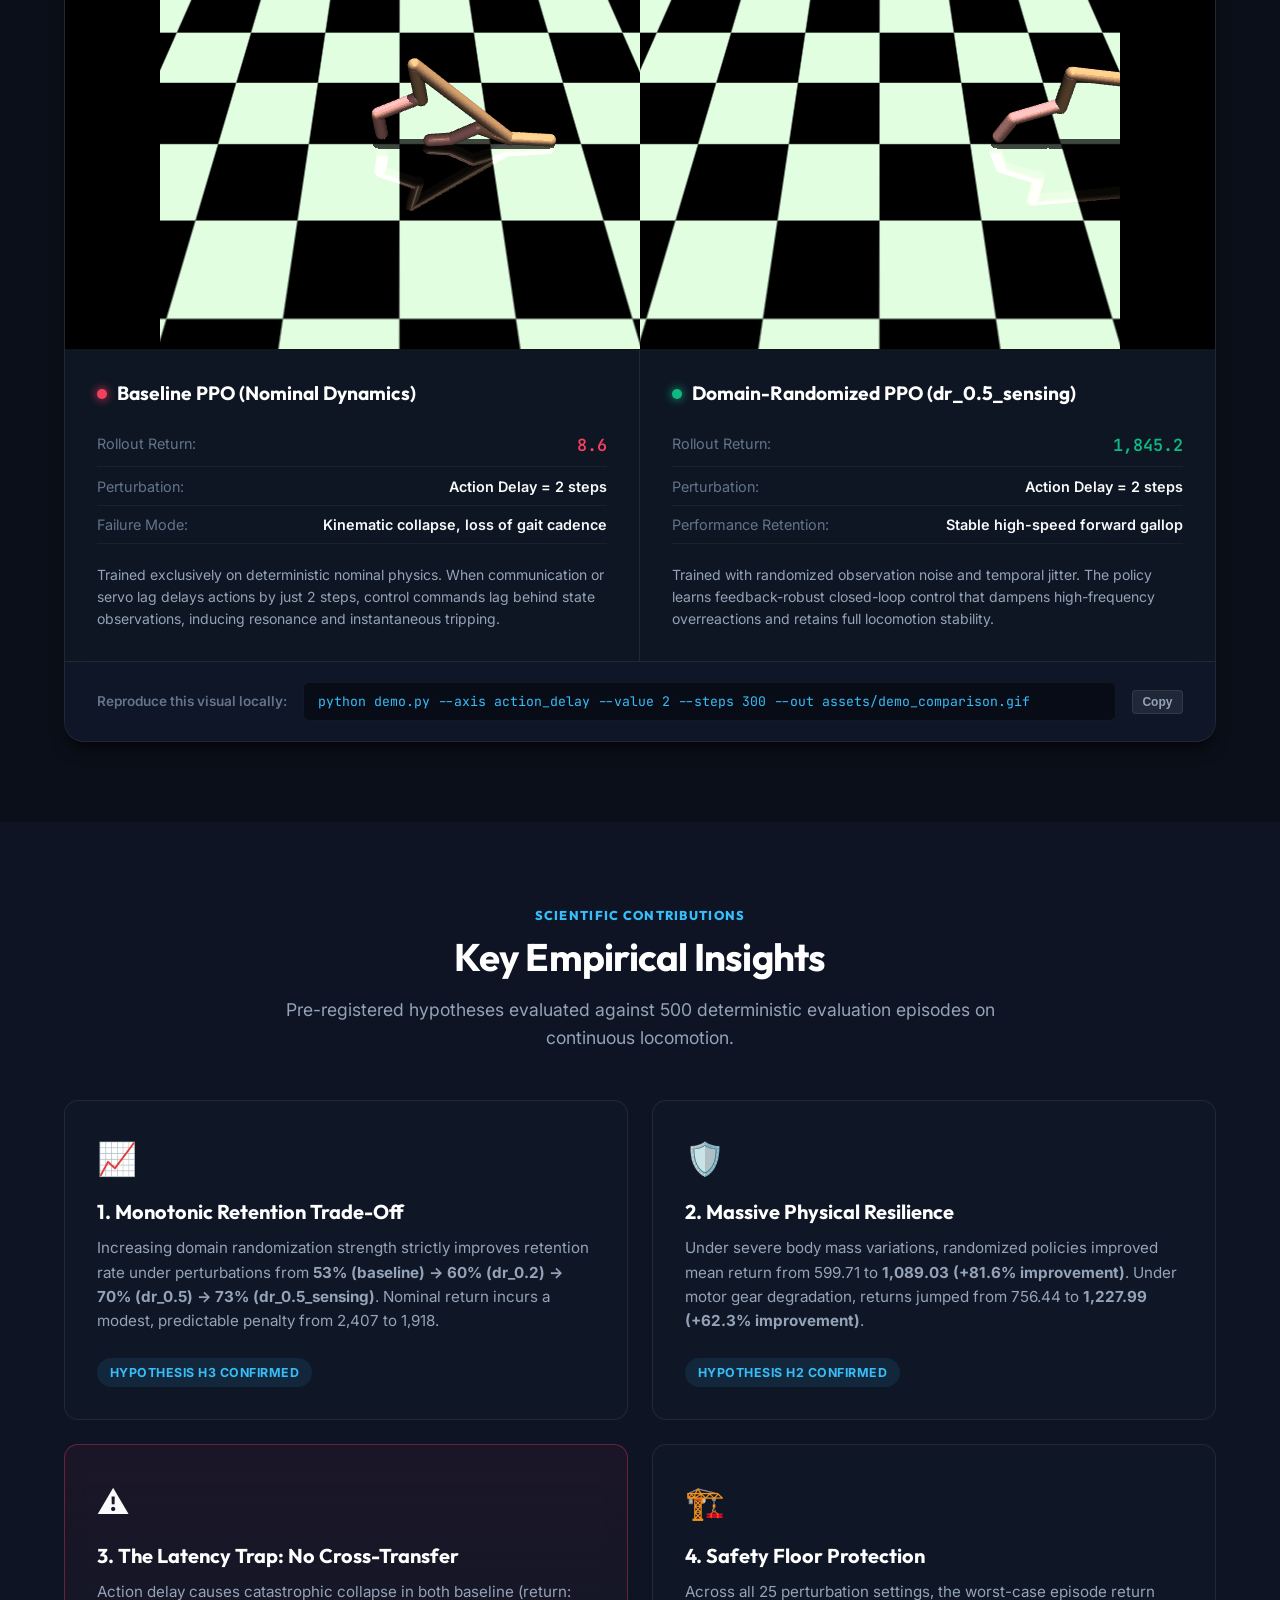
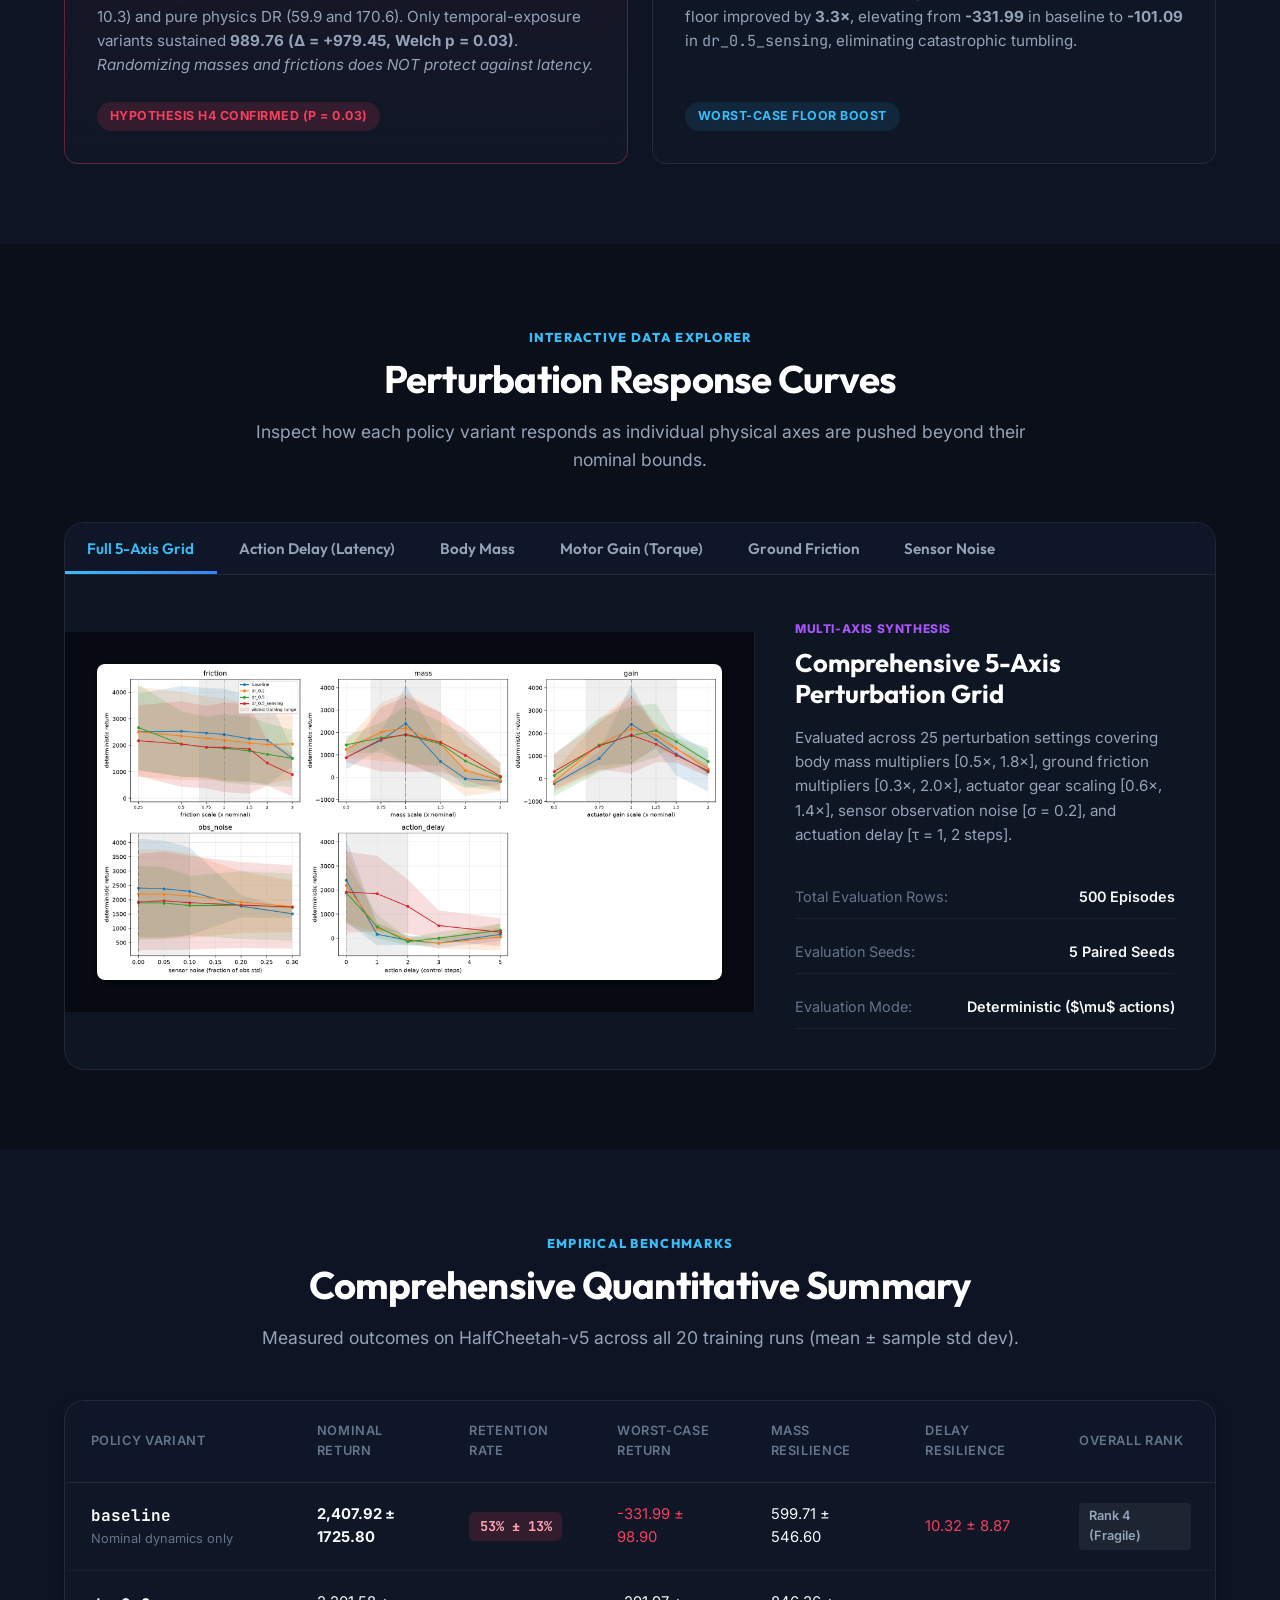
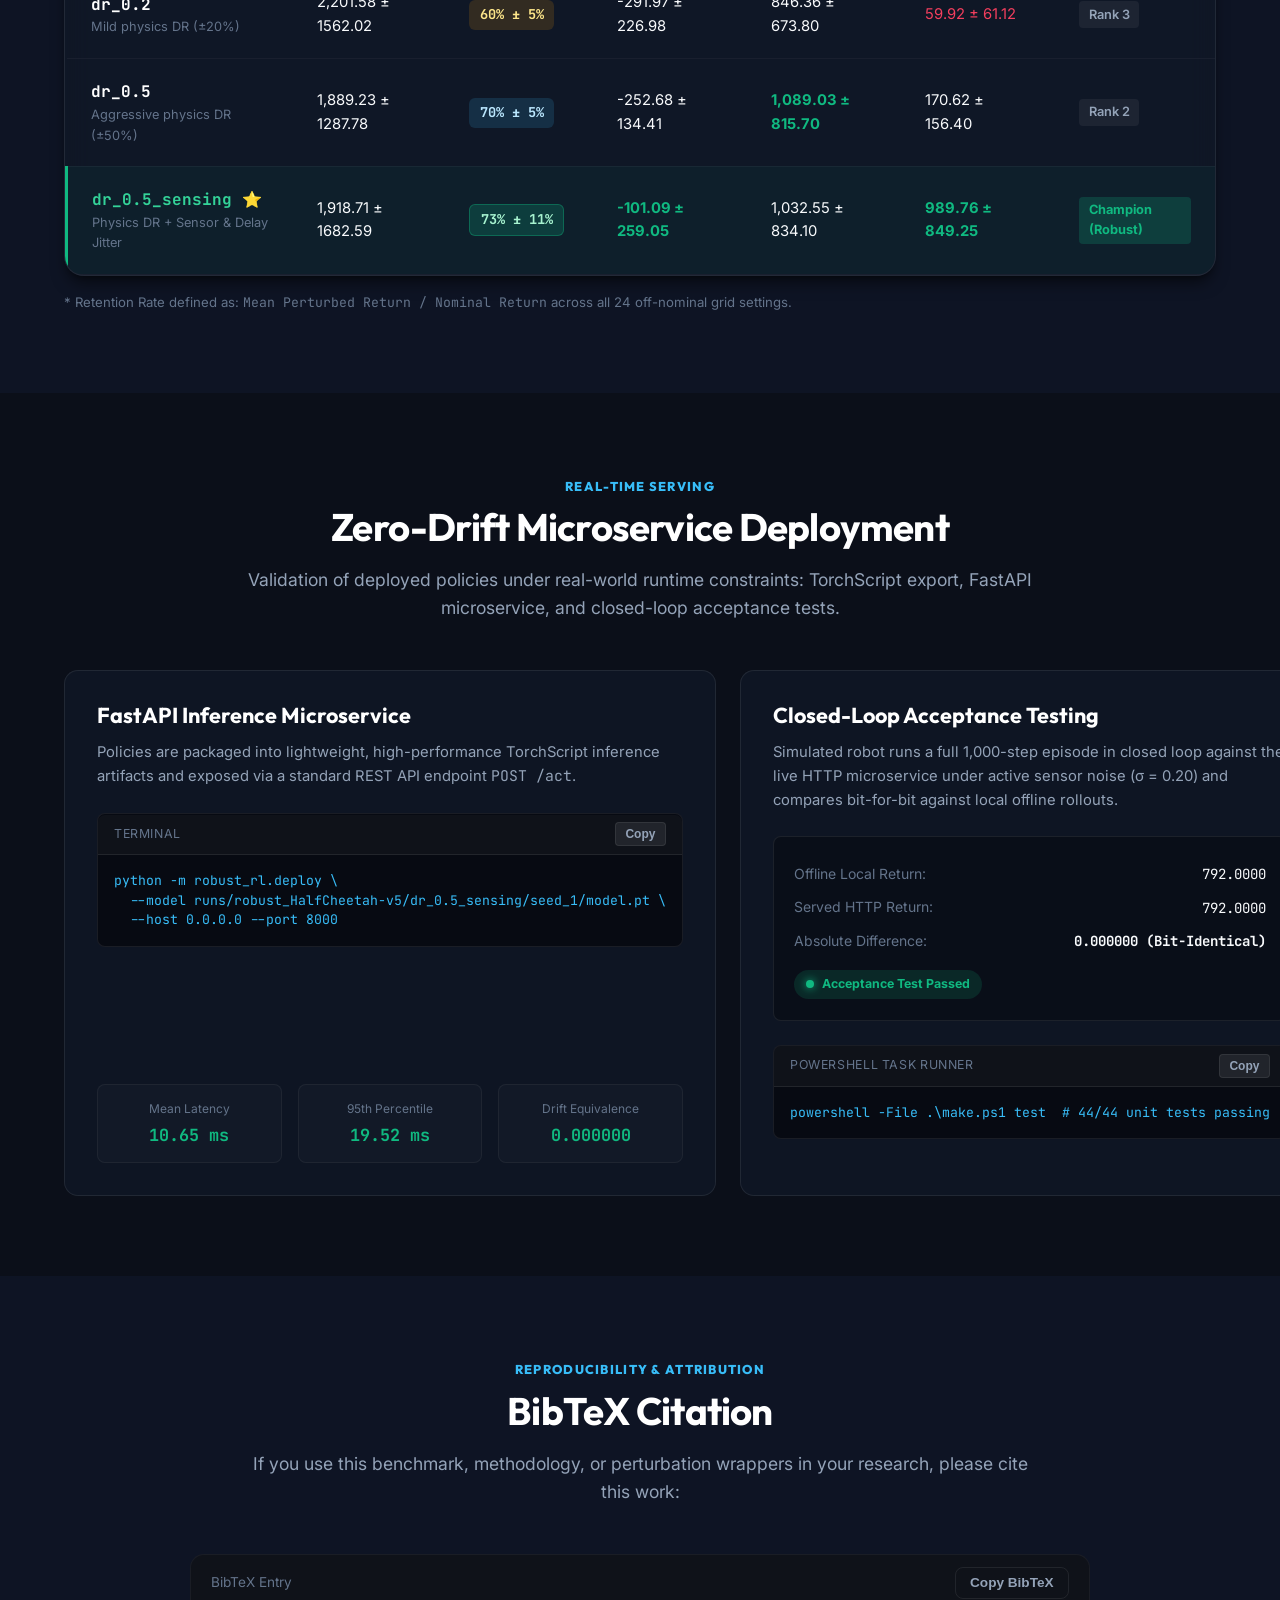
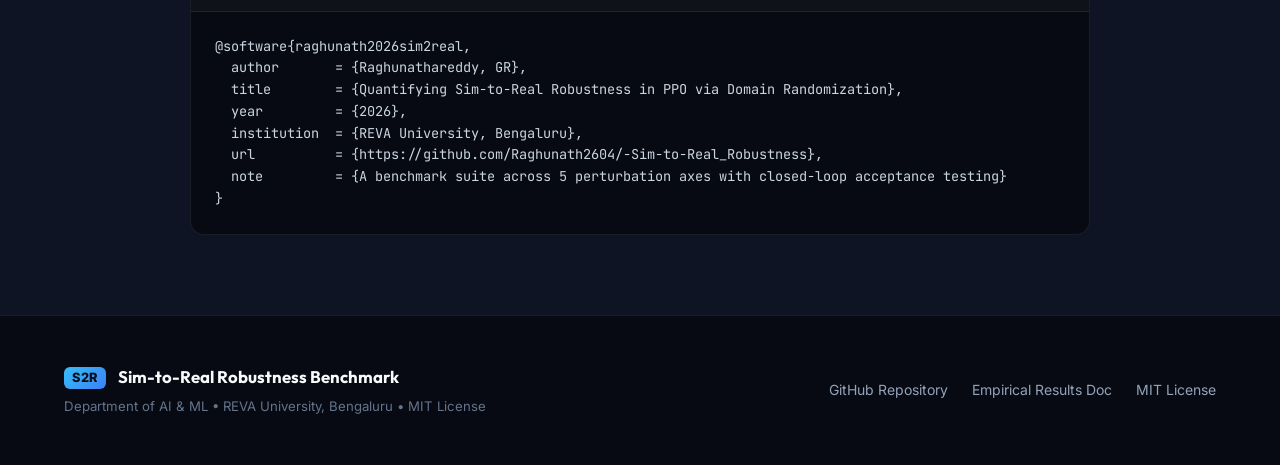
==== commit dfe6972b: "docs: update website badge and links to live Vercel showcase" ====
--- a/index.html
+++ b/index.html
@@ -14,6 +14,7 @@
   <meta property="og:title" content="Quantifying Sim-to-Real Robustness in PPO via Domain Randomization">
   <meta property="og:description" content="A rigorous empirical benchmark on HalfCheetah-v5 evaluating retention trade-offs, catastrophic latency collapse, and zero-drift deployment.">
   <meta property="og:type" content="website">
+  <meta property="og:url" content="https://sim-to-real-robustness-plum.vercel.app/">
   <meta property="og:image" content="assets/demo_comparison.gif">
   
   <!-- Google Fonts -->
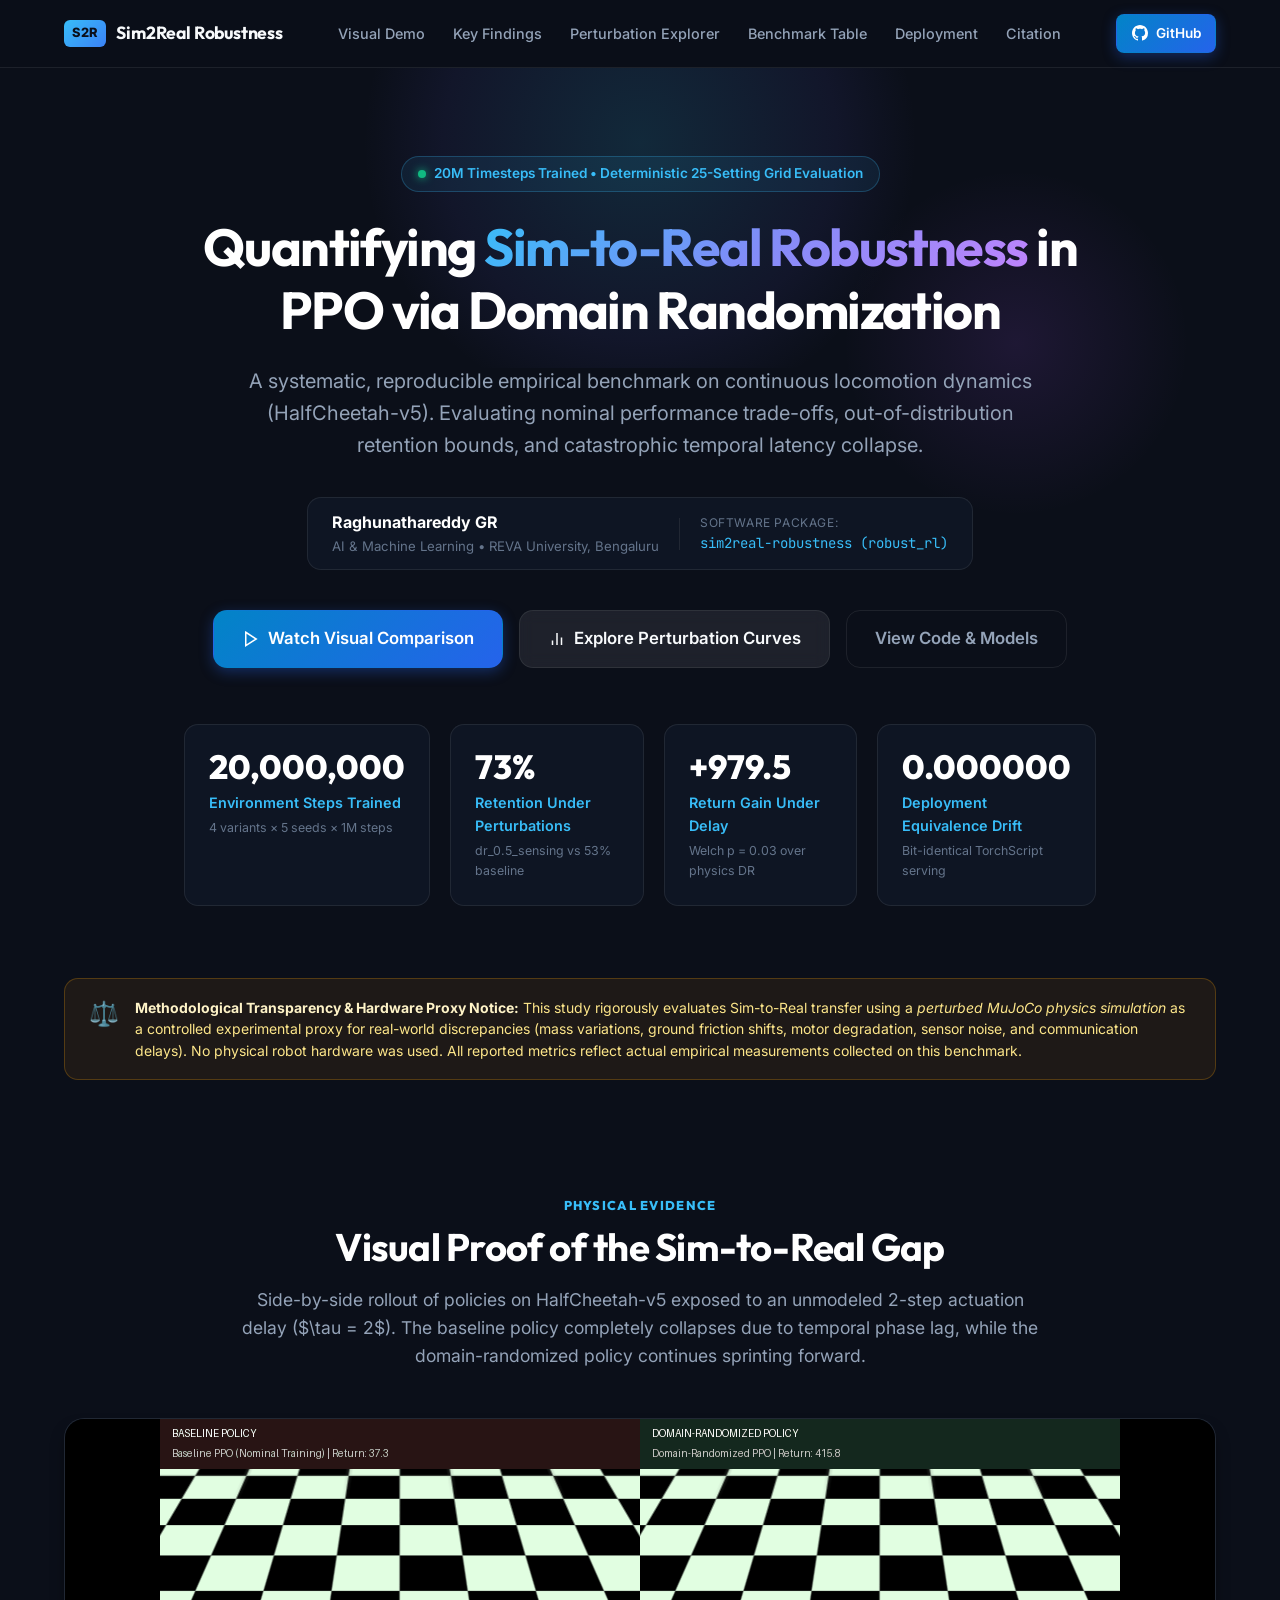
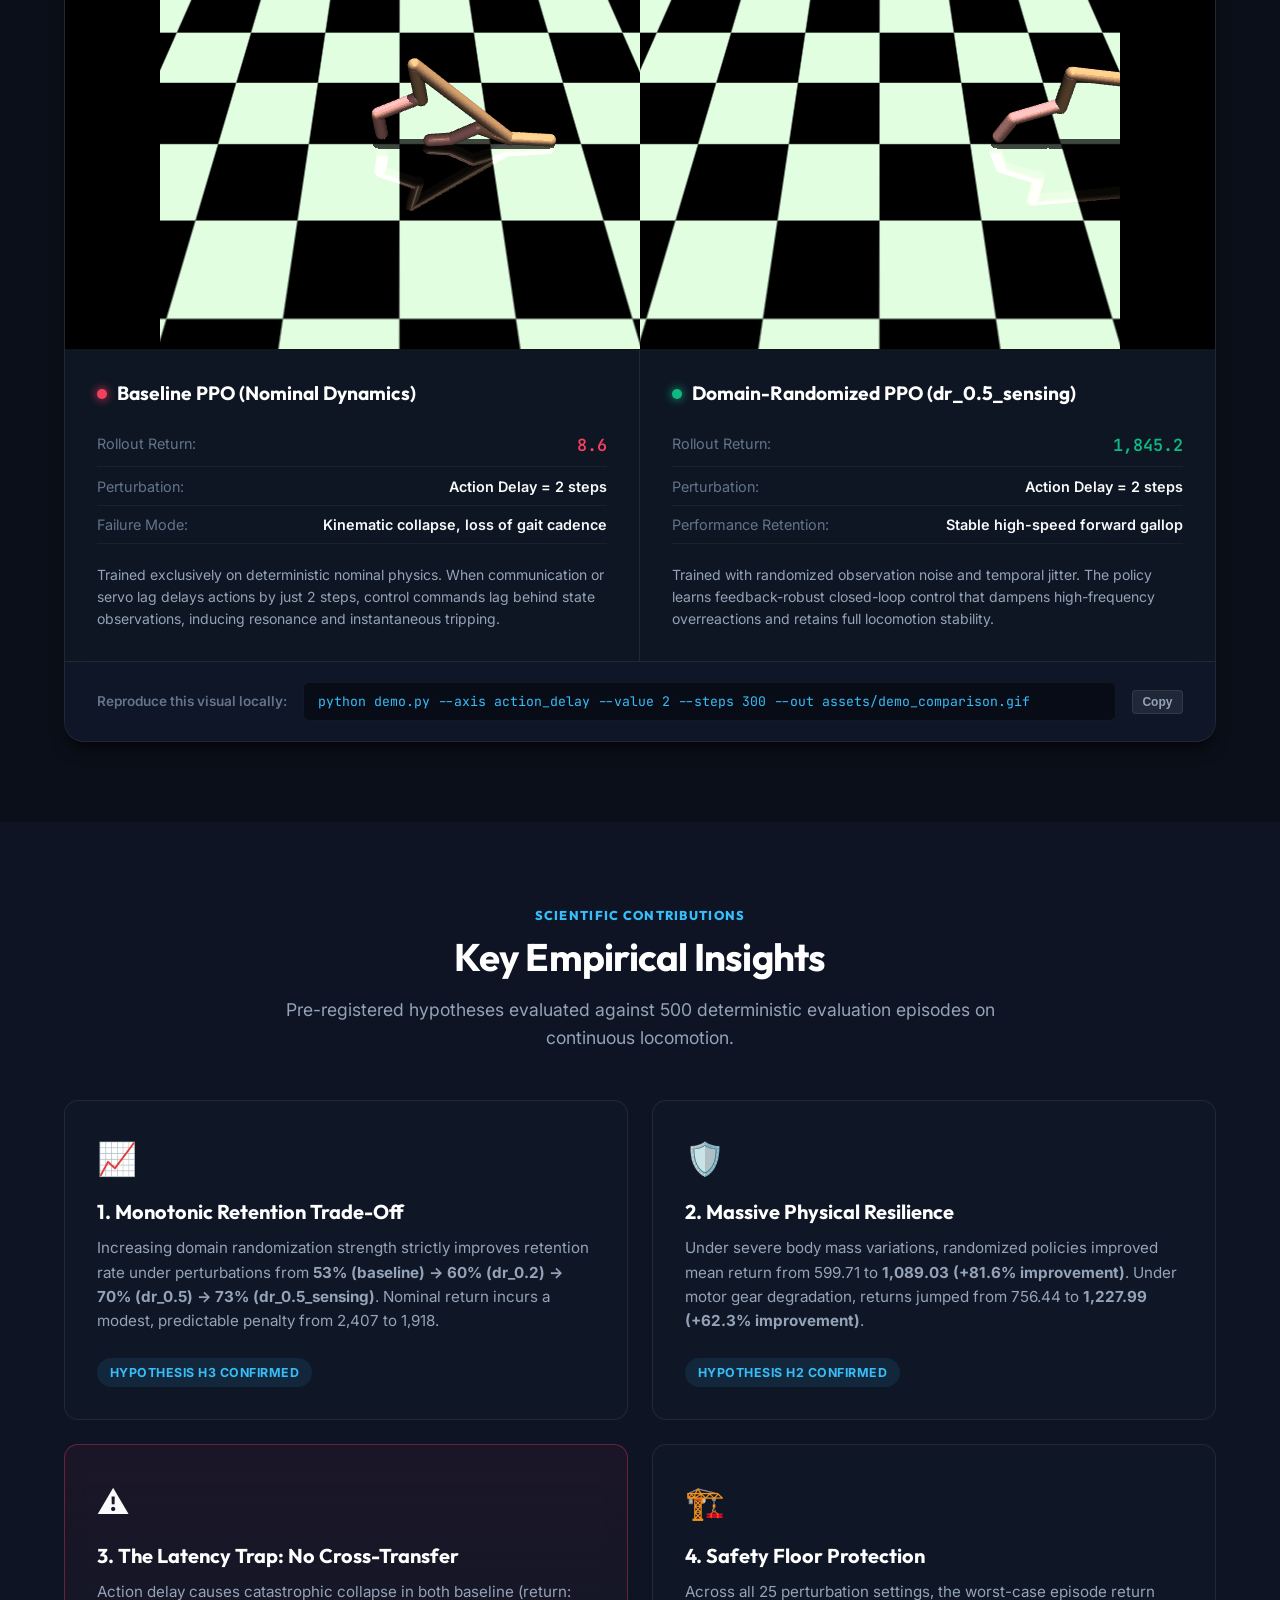
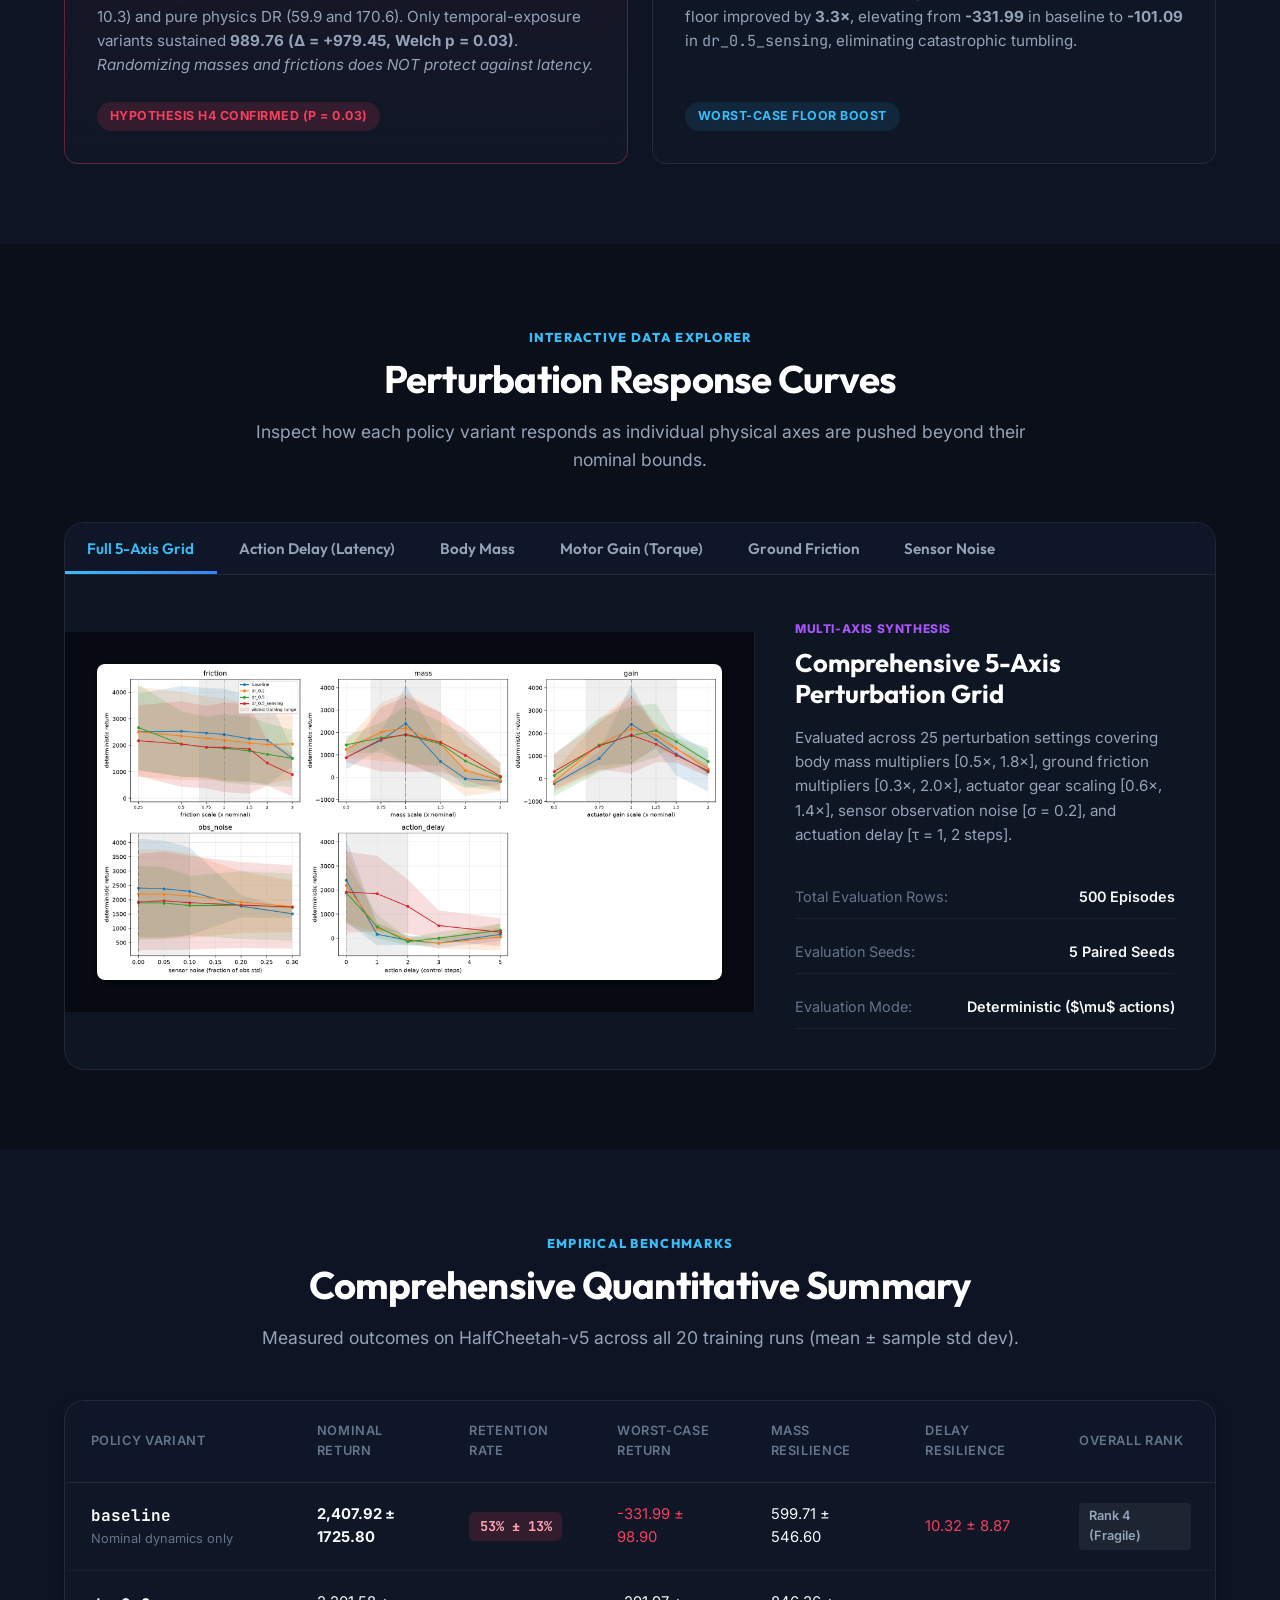
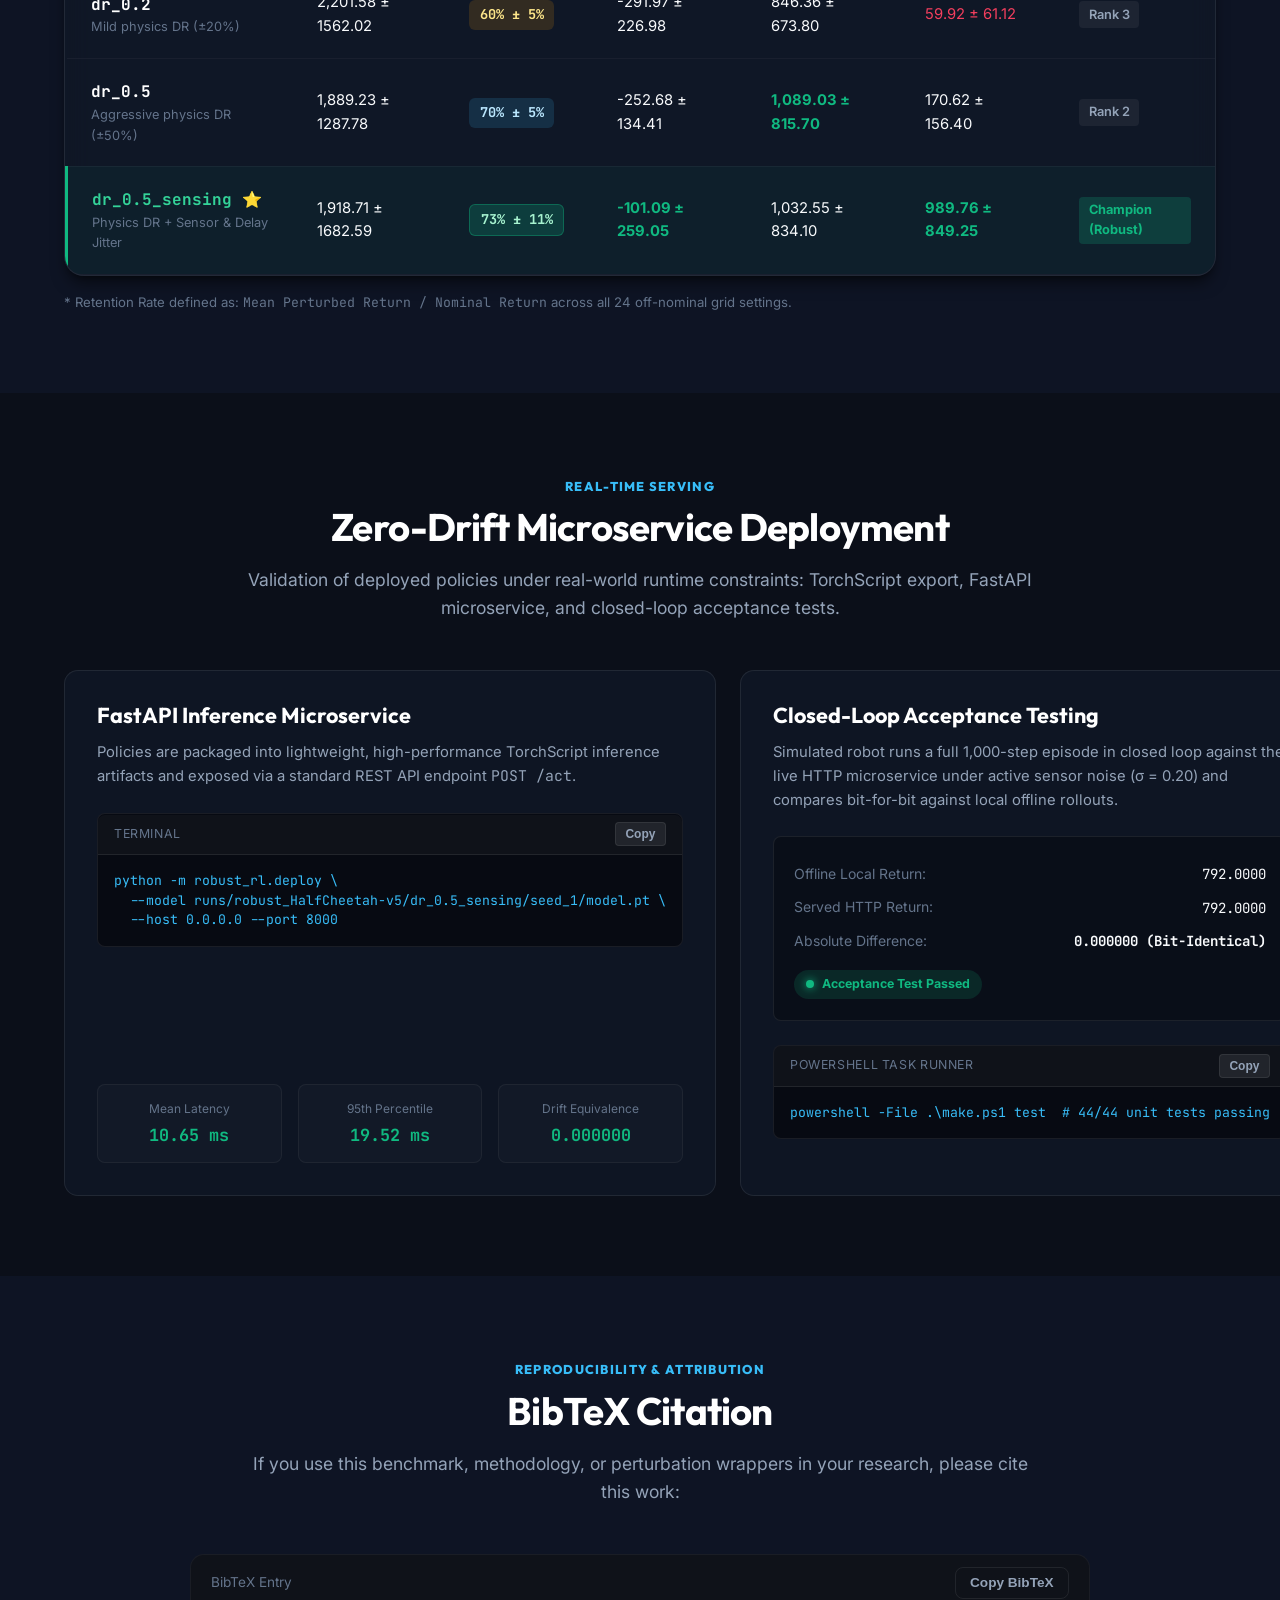
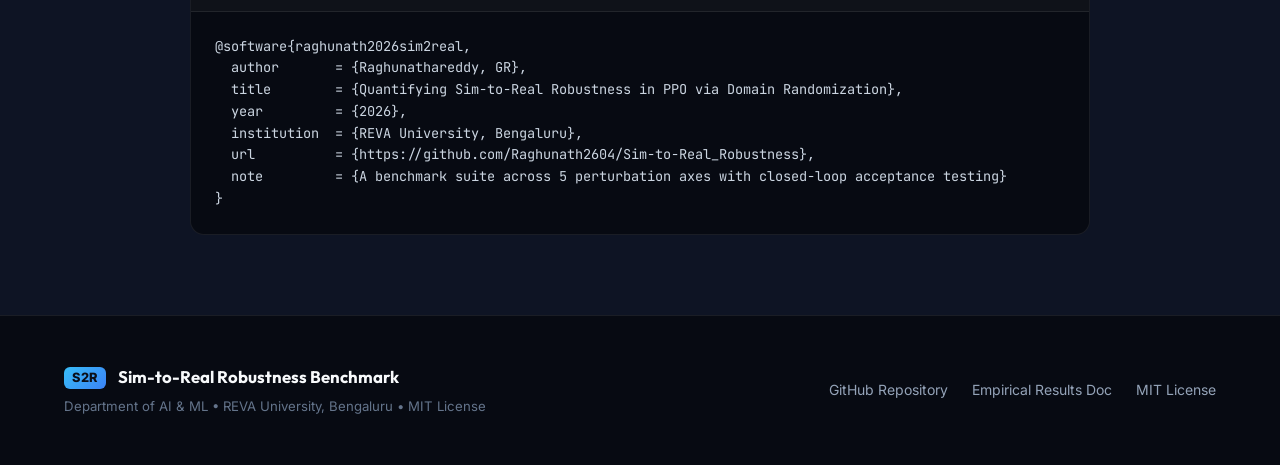
==== commit 9d717bc0: "docs: sync repo URL to Raghunath2604/Sim-to-Real_Robustness" ====
--- a/index.html
+++ b/index.html
@@ -42,7 +42,7 @@
         <a href="#citation" class="nav-link">Citation</a>
       </nav>
       <div class="nav-actions">
-        <a href="https://github.com/Raghunath2604/-Sim-to-Real_Robustness" target="_blank" rel="noopener" class="btn btn-primary btn-sm">
+        <a href="https://github.com/Raghunath2604/Sim-to-Real_Robustness" target="_blank" rel="noopener" class="btn btn-primary btn-sm">
           <svg class="icon" viewBox="0 0 24 24" width="16" height="16" fill="currentColor">
             <path d="M12 0C5.37 0 0 5.37 0 12c0 5.31 3.435 9.795 8.205 11.385.6.105.825-.255.825-.57 0-.285-.015-1.23-.015-2.235-3.015.555-3.795-.735-4.035-1.41-.135-.345-.72-1.41-1.23-1.695-.42-.225-1.02-.78-.015-.795.945-.015 1.62.87 1.845 1.23 1.08 1.815 2.805 1.305 3.495.99.105-.78.42-1.305.765-1.605-2.67-.3-5.46-1.335-5.46-5.925 0-1.305.465-2.385 1.23-3.225-.12-.3-.54-1.53.12-3.18 0 0 1.005-.315 3.3 1.23.96-.27 1.98-.405 3-.405s2.04.135 3 .405c2.295-1.56 3.3-1.23 3.3-1.23.66 1.65.24 2.88.12 3.18.765.84 1.23 1.905 1.23 3.225 0 4.605-2.805 5.625-5.475 5.925.435.375.81 1.095.81 2.22 0 1.605-.015 2.895-.015 3.3 0 .315.225.69.825.57A12.02 12.02 0 0024 12c0-6.63-5.37-12-12-12z"/>
           </svg>
@@ -102,7 +102,7 @@
           </svg>
           Explore Perturbation Curves
         </a>
-        <a href="https://github.com/Raghunath2604/-Sim-to-Real_Robustness" target="_blank" rel="noopener" class="btn btn-outline btn-lg">
+        <a href="https://github.com/Raghunath2604/Sim-to-Real_Robustness" target="_blank" rel="noopener" class="btn btn-outline btn-lg">
           View Code & Models
         </a>
       </div>
@@ -517,7 +517,7 @@
   title        = {Quantifying Sim-to-Real Robustness in PPO via Domain Randomization},
   year         = {2026},
   institution  = {REVA University, Bengaluru},
-  url          = {https://github.com/Raghunath2604/-Sim-to-Real_Robustness},
+  url          = {https://github.com/Raghunath2604/Sim-to-Real_Robustness},
   note         = {A benchmark suite across 5 perturbation axes with closed-loop acceptance testing}
 }</code></pre>
       </div>
@@ -533,9 +533,9 @@
         <p class="footer-sub">Department of AI & ML &bull; REVA University, Bengaluru &bull; MIT License</p>
       </div>
       <div class="footer-right">
-        <a href="https://github.com/Raghunath2604/-Sim-to-Real_Robustness" target="_blank" rel="noopener" class="footer-link">GitHub Repository</a>
-        <a href="https://github.com/Raghunath2604/-Sim-to-Real_Robustness/blob/main/docs/RESULTS_TEMPLATE.md" target="_blank" rel="noopener" class="footer-link">Empirical Results Doc</a>
-        <a href="https://github.com/Raghunath2604/-Sim-to-Real_Robustness/blob/main/LICENSE" target="_blank" rel="noopener" class="footer-link">MIT License</a>
+        <a href="https://github.com/Raghunath2604/Sim-to-Real_Robustness" target="_blank" rel="noopener" class="footer-link">GitHub Repository</a>
+        <a href="https://github.com/Raghunath2604/Sim-to-Real_Robustness/blob/main/docs/RESULTS_TEMPLATE.md" target="_blank" rel="noopener" class="footer-link">Empirical Results Doc</a>
+        <a href="https://github.com/Raghunath2604/Sim-to-Real_Robustness/blob/main/LICENSE" target="_blank" rel="noopener" class="footer-link">MIT License</a>
       </div>
     </div>
   </footer>
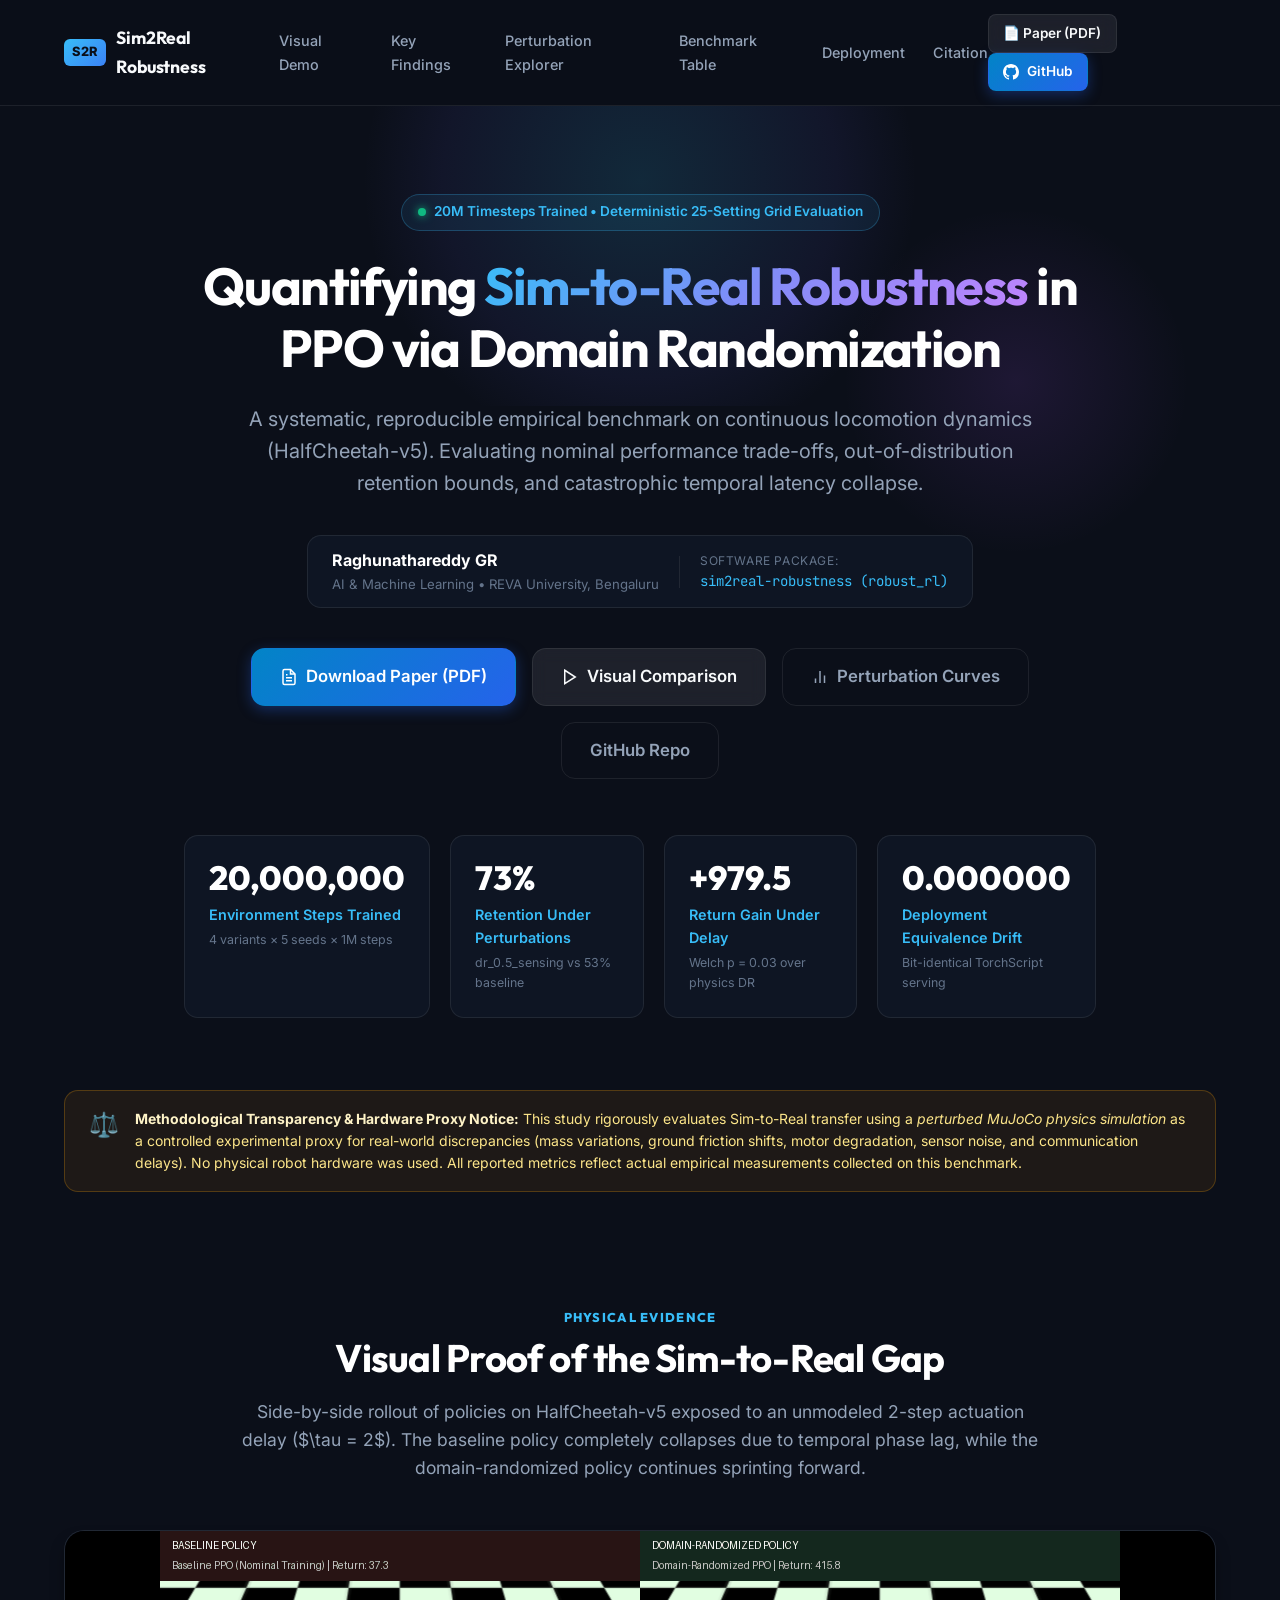
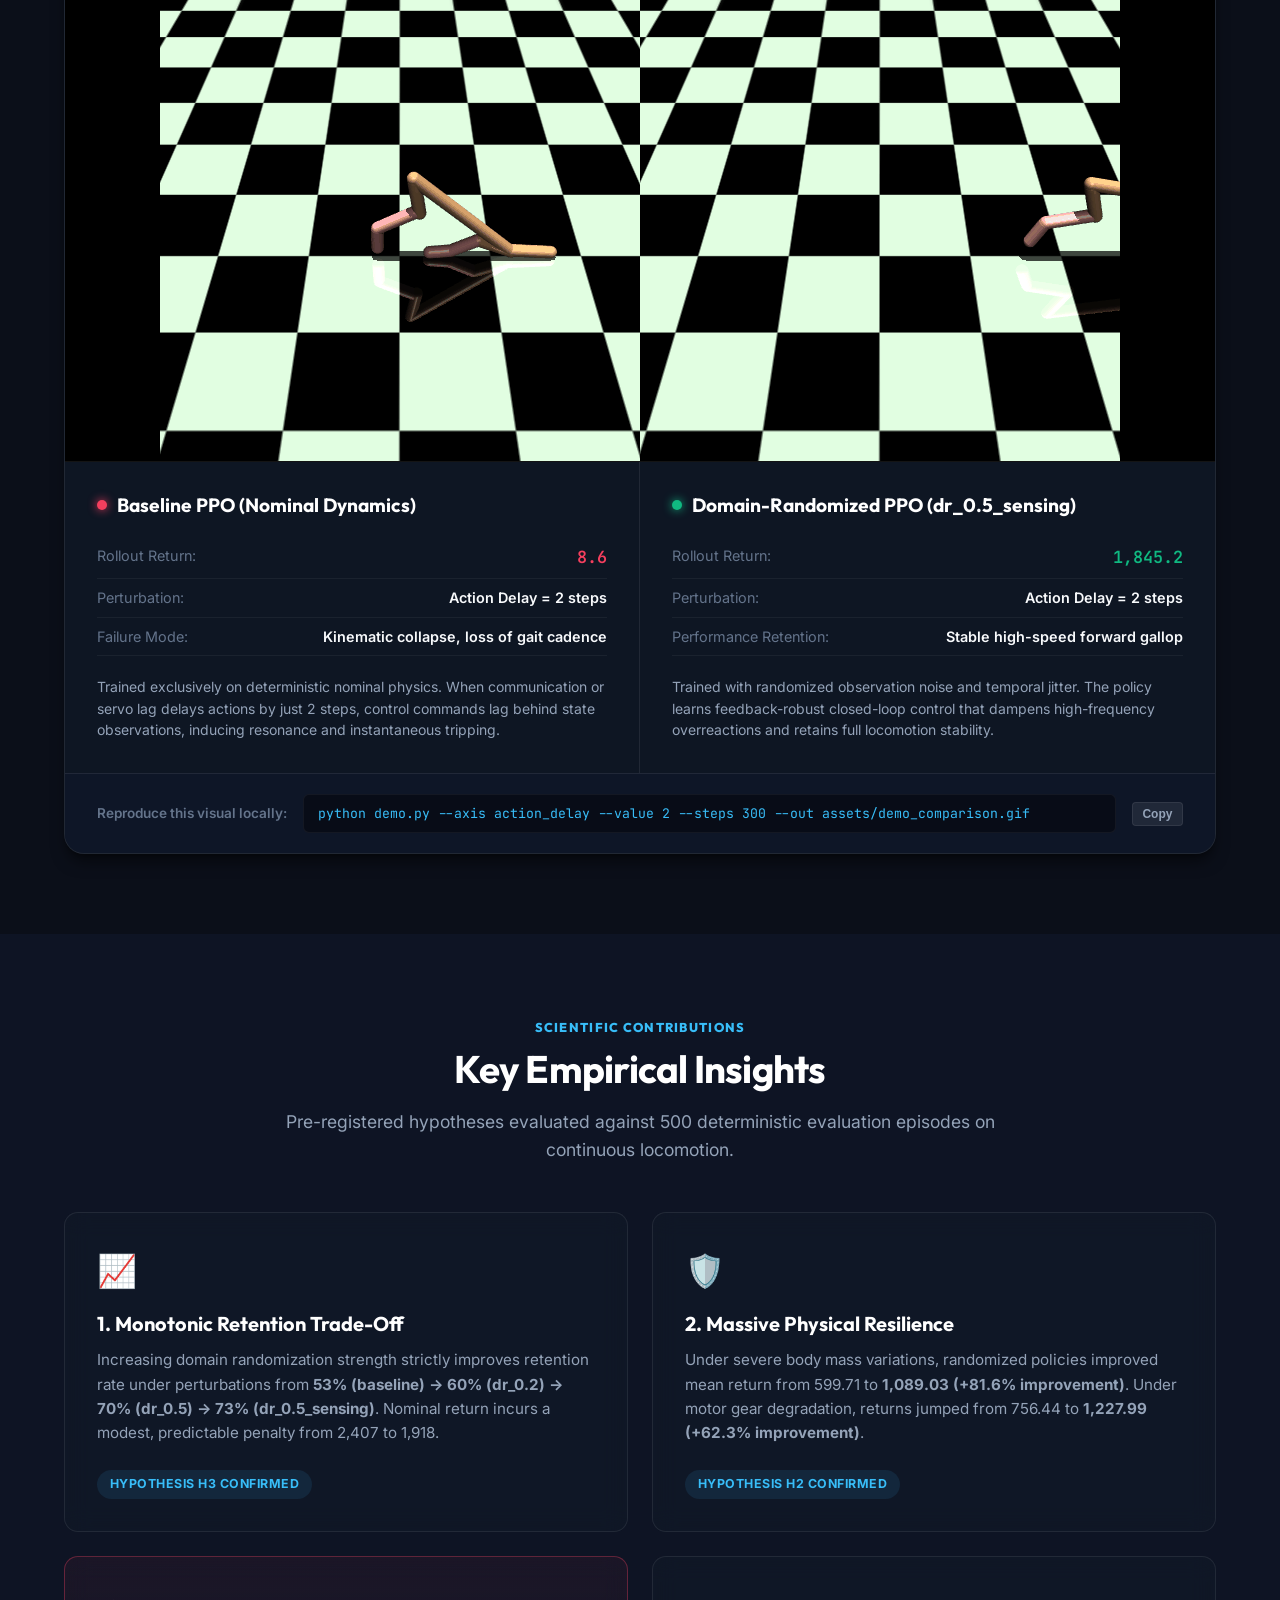
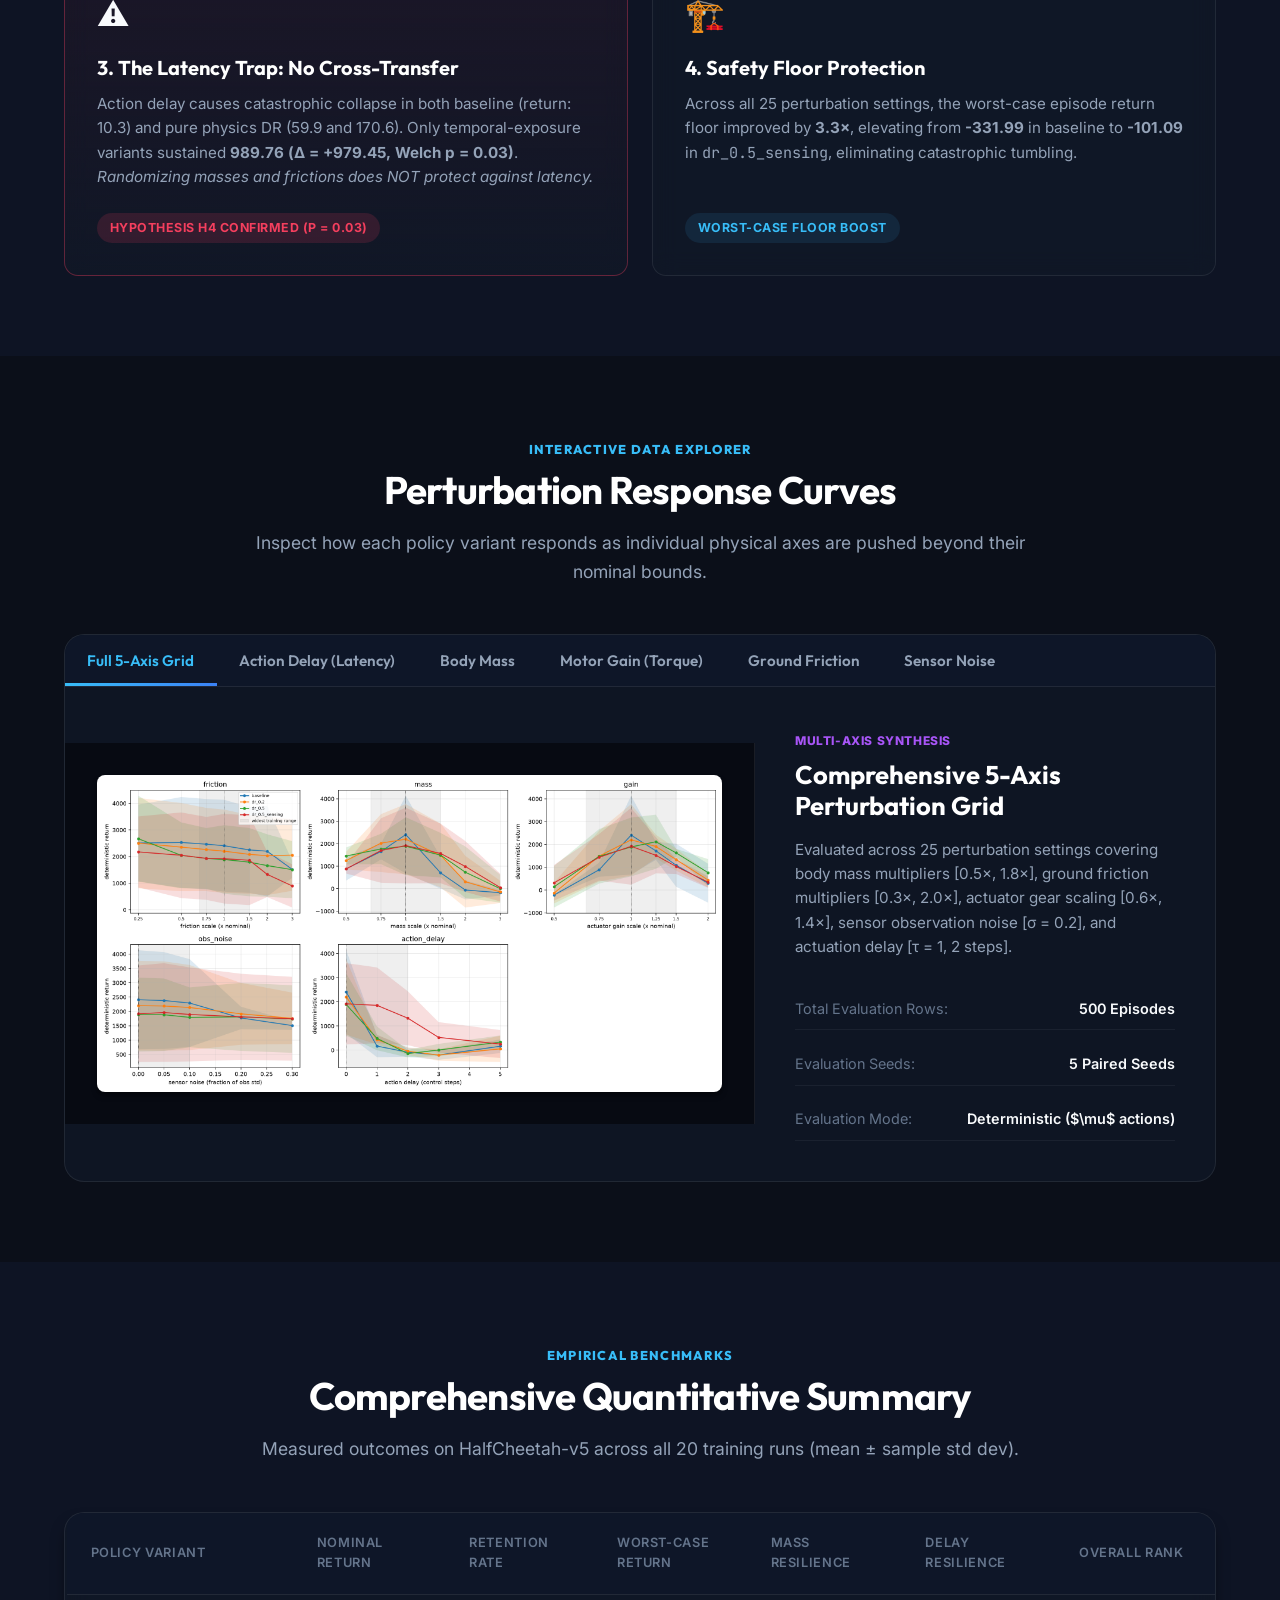
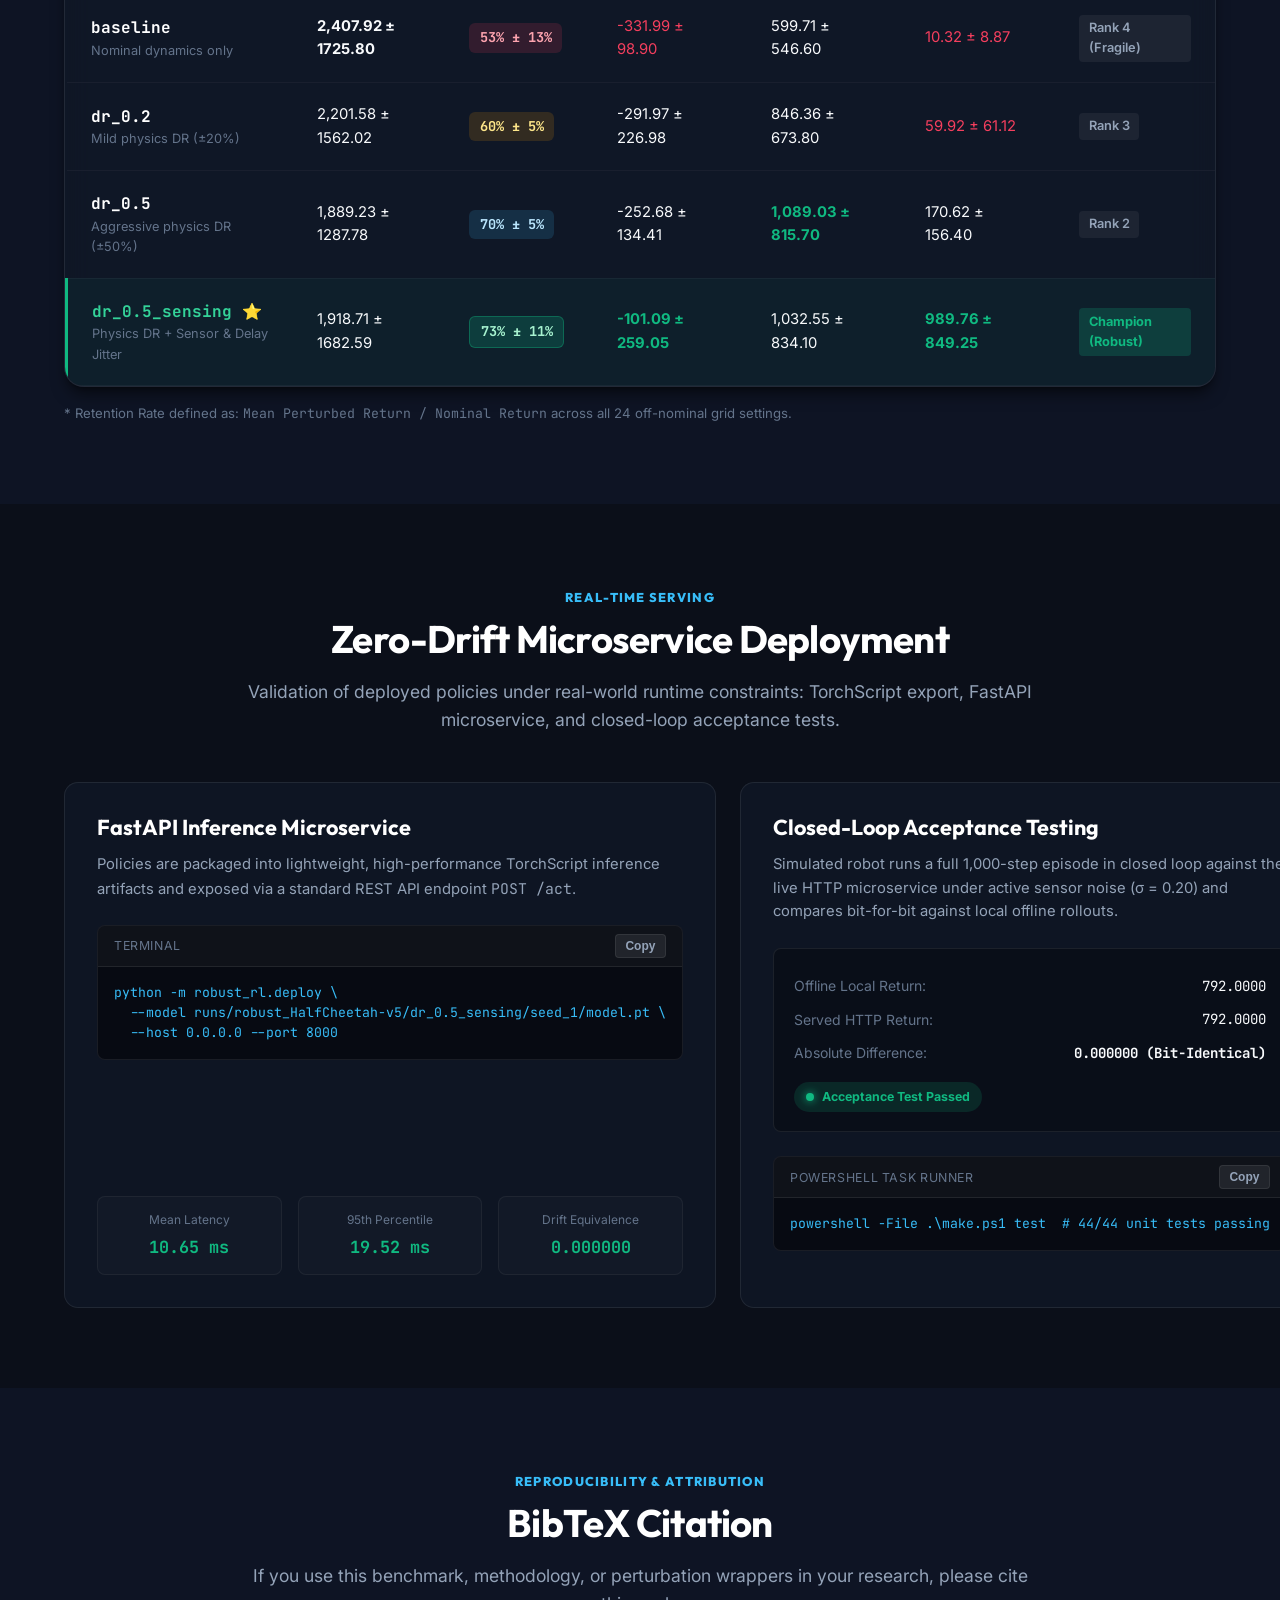
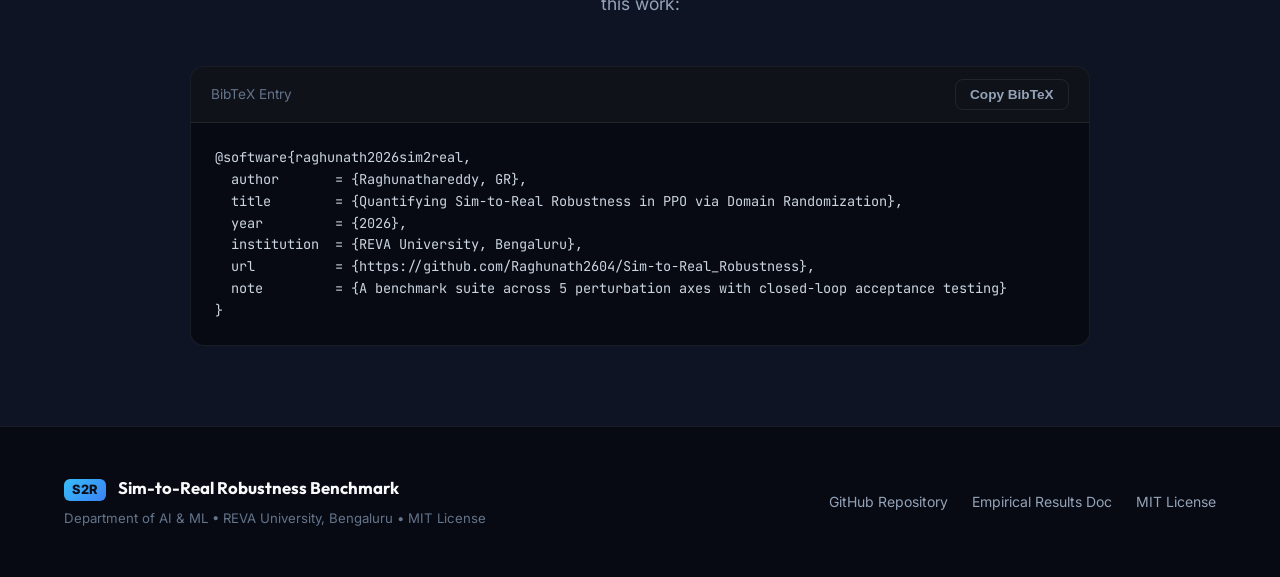
==== commit 5be40e5a: "feat: add publication research paper preprint (LaTeX and PDF) and update showcase links" ====
--- a/index.html
+++ b/index.html
@@ -42,6 +42,9 @@
         <a href="#citation" class="nav-link">Citation</a>
       </nav>
       <div class="nav-actions">
+        <a href="paper/paper.pdf" target="_blank" class="btn btn-secondary btn-sm">
+          <span>📄 Paper (PDF)</span>
+        </a>
         <a href="https://github.com/Raghunath2604/Sim-to-Real_Robustness" target="_blank" rel="noopener" class="btn btn-primary btn-sm">
           <svg class="icon" viewBox="0 0 24 24" width="16" height="16" fill="currentColor">
             <path d="M12 0C5.37 0 0 5.37 0 12c0 5.31 3.435 9.795 8.205 11.385.6.105.825-.255.825-.57 0-.285-.015-1.23-.015-2.235-3.015.555-3.795-.735-4.035-1.41-.135-.345-.72-1.41-1.23-1.695-.42-.225-1.02-.78-.015-.795.945-.015 1.62.87 1.845 1.23 1.08 1.815 2.805 1.305 3.495.99.105-.78.42-1.305.765-1.605-2.67-.3-5.46-1.335-5.46-5.925 0-1.305.465-2.385 1.23-3.225-.12-.3-.54-1.53.12-3.18 0 0 1.005-.315 3.3 1.23.96-.27 1.98-.405 3-.405s2.04.135 3 .405c2.295-1.56 3.3-1.23 3.3-1.23.66 1.65.24 2.88.12 3.18.765.84 1.23 1.905 1.23 3.225 0 4.605-2.805 5.625-5.475 5.925.435.375.81 1.095.81 2.22 0 1.605-.015 2.895-.015 3.3 0 .315.225.69.825.57A12.02 12.02 0 0024 12c0-6.63-5.37-12-12-12z"/>
@@ -88,24 +91,35 @@
 
       <!-- Quick Action Buttons -->
       <div class="hero-actions">
-        <a href="#demo" class="btn btn-primary btn-lg">
+        <a href="paper/paper.pdf" target="_blank" class="btn btn-primary btn-lg">
+          <svg class="icon" viewBox="0 0 24 24" width="18" height="18" fill="none" stroke="currentColor" stroke-width="2">
+            <path d="M14 2H6a2 2 0 0 0-2 2v16a2 2 0 0 0 2 2h12a2 2 0 0 0 2-2V8z"></path>
+            <polyline points="14 2 14 8 20 8"></polyline>
+            <line x1="16" y1="13" x2="8" y2="13"></line>
+            <line x1="16" y1="17" x2="8" y2="17"></line>
+            <polyline points="10 9 9 9 8 9"></polyline>
+          </svg>
+          Download Paper (PDF)
+        </a>
+        <a href="#demo" class="btn btn-secondary btn-lg">
           <svg class="icon" viewBox="0 0 24 24" width="18" height="18" fill="none" stroke="currentColor" stroke-width="2">
             <polygon points="5 3 19 12 5 21 5 3"></polygon>
           </svg>
-          Watch Visual Comparison
+          Visual Comparison
         </a>
-        <a href="#explorer" class="btn btn-secondary btn-lg">
+        <a href="#explorer" class="btn btn-outline btn-lg">
           <svg class="icon" viewBox="0 0 24 24" width="18" height="18" fill="none" stroke="currentColor" stroke-width="2">
             <line x1="18" y1="20" x2="18" y2="10"></line>
             <line x1="12" y1="20" x2="12" y2="4"></line>
             <line x1="6" y1="20" x2="6" y2="14"></line>
           </svg>
-          Explore Perturbation Curves
+          Perturbation Curves
         </a>
         <a href="https://github.com/Raghunath2604/Sim-to-Real_Robustness" target="_blank" rel="noopener" class="btn btn-outline btn-lg">
-          View Code & Models
+          GitHub Repo
         </a>
       </div>
+
 
       <!-- Metric Highlights Strip -->
       <div class="metrics-grid">
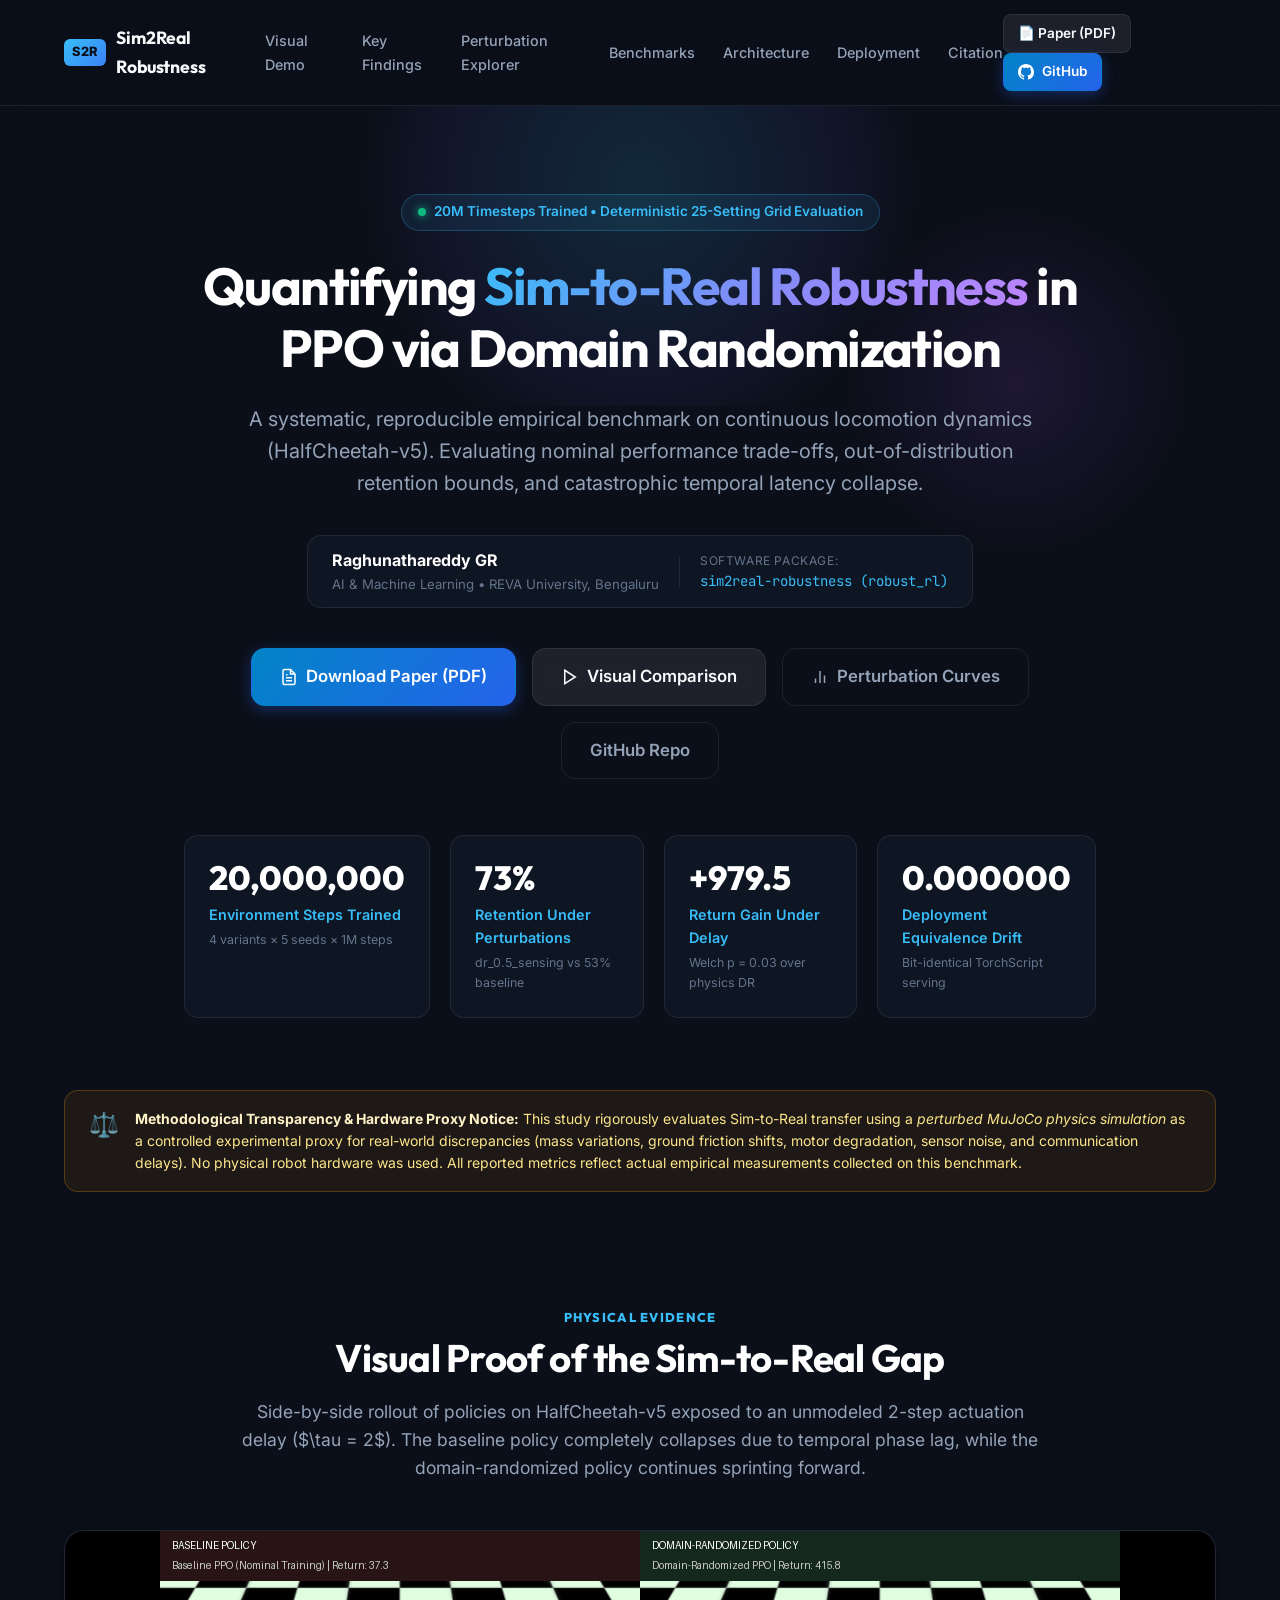
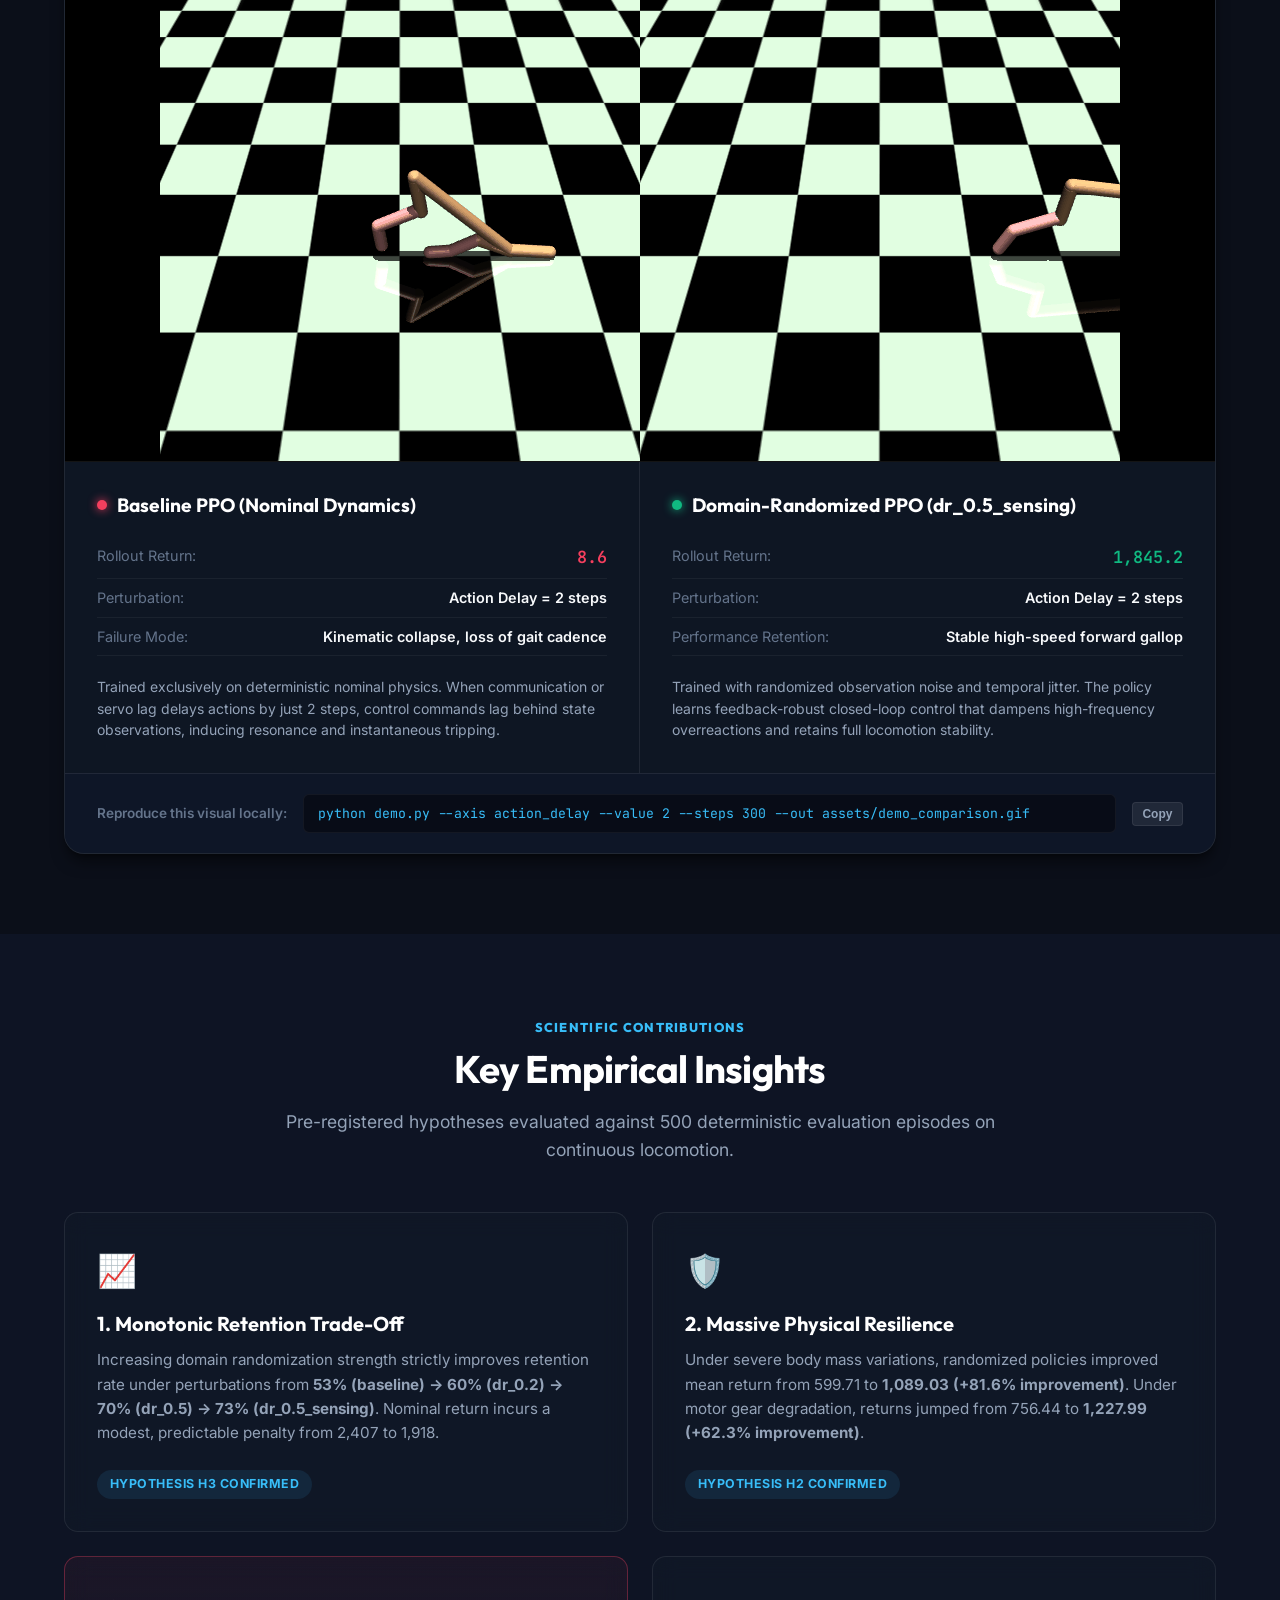
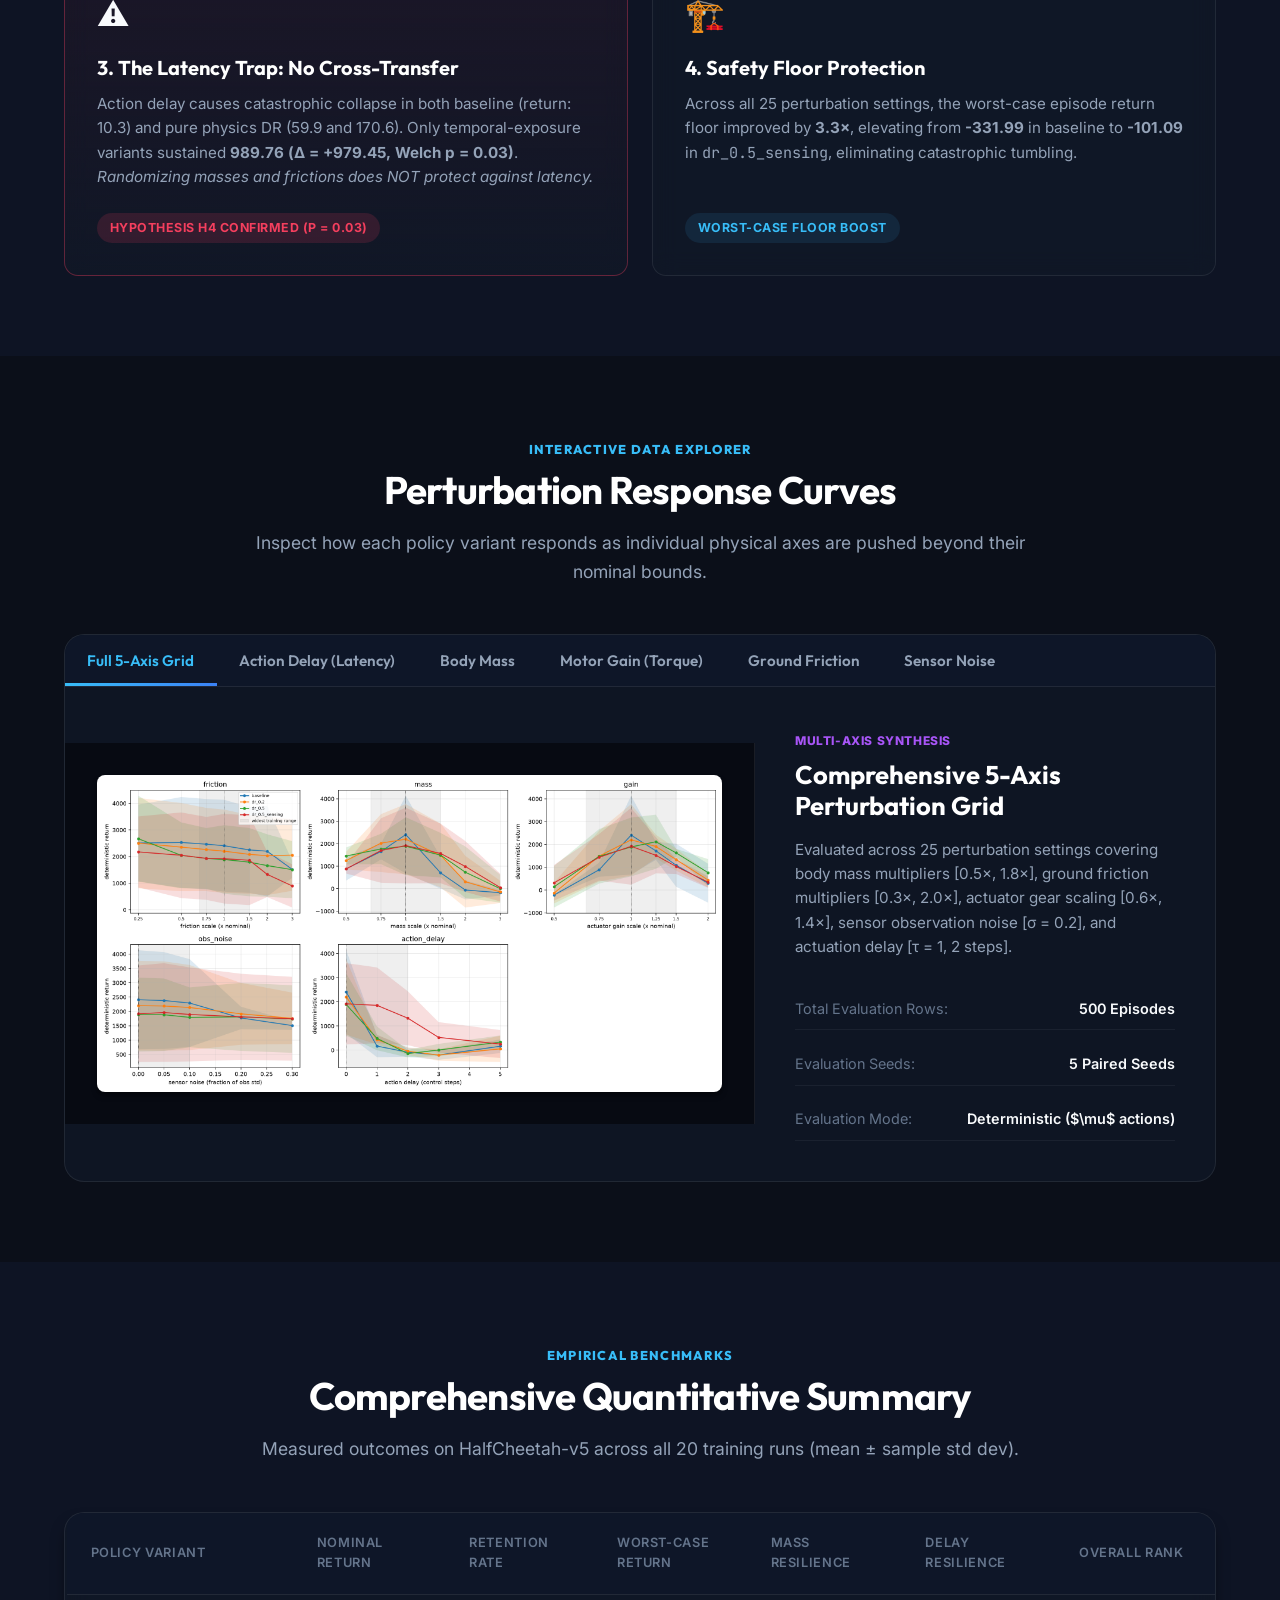
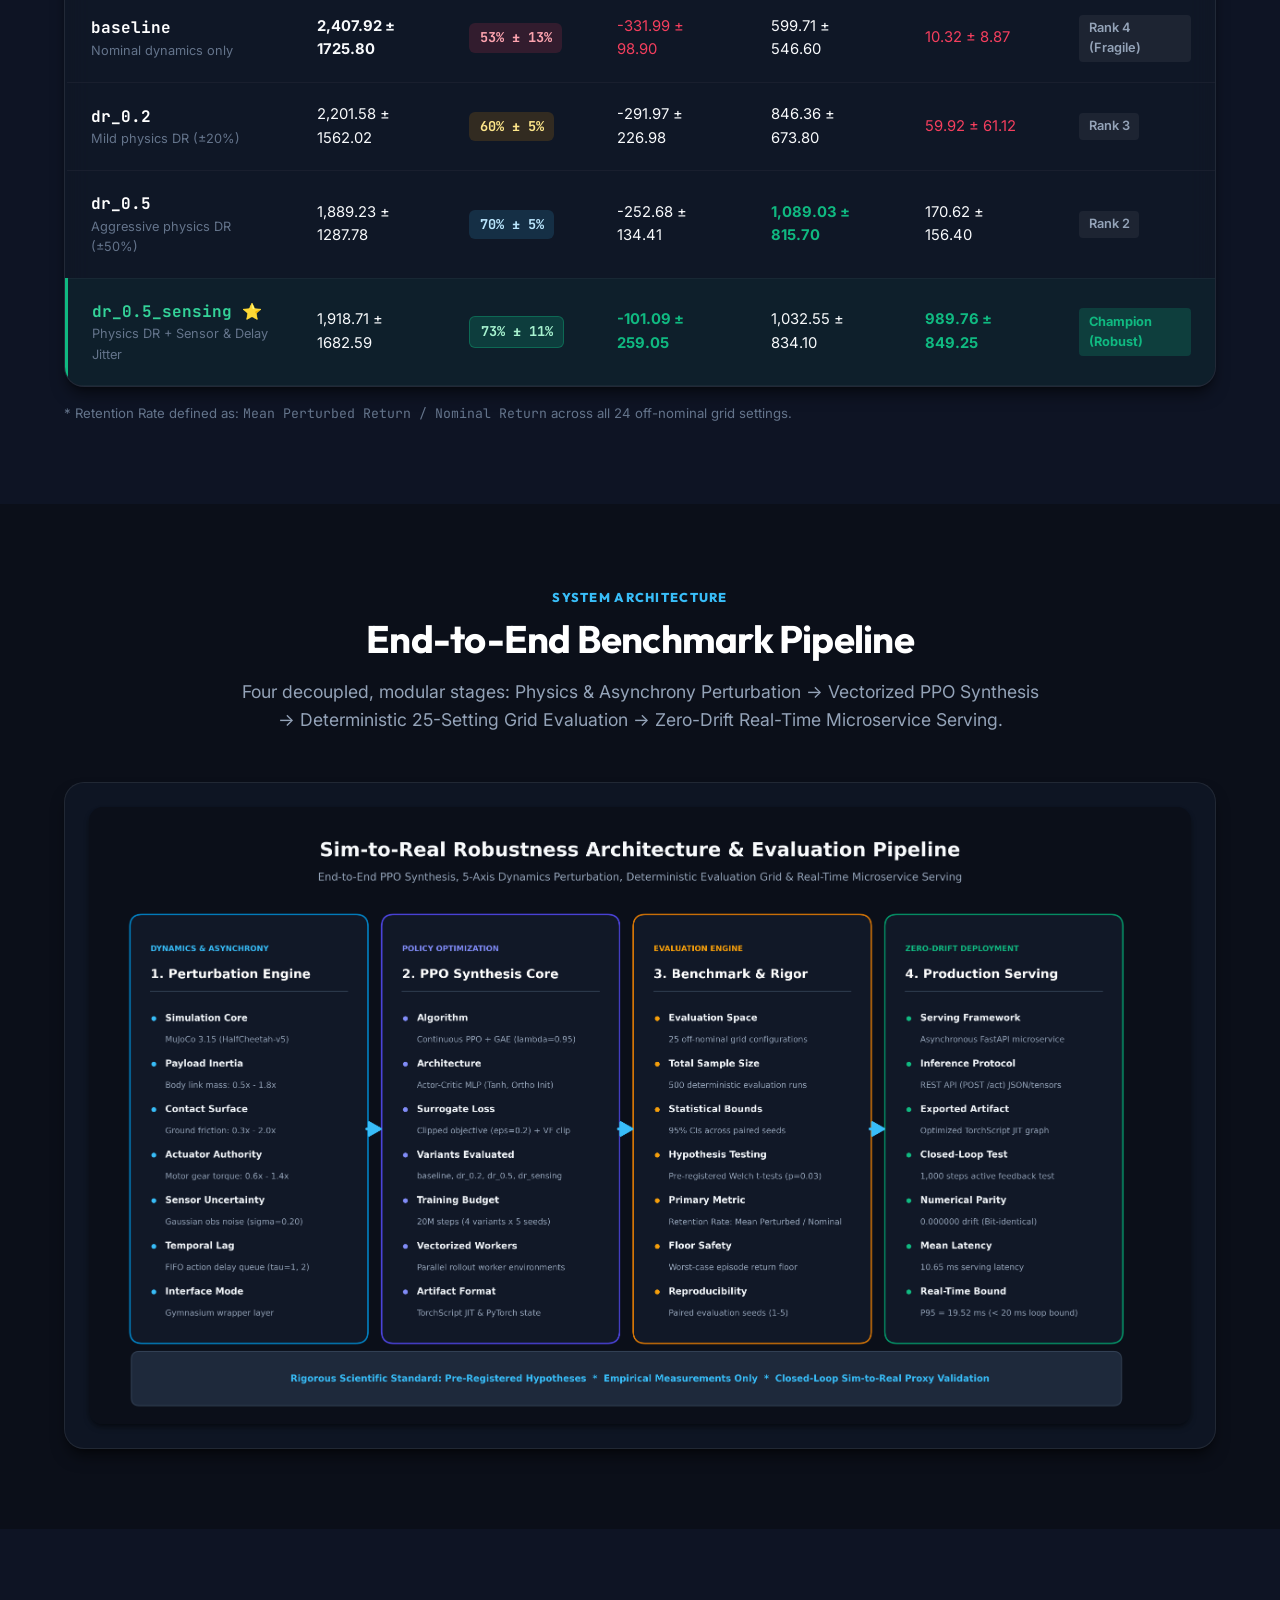
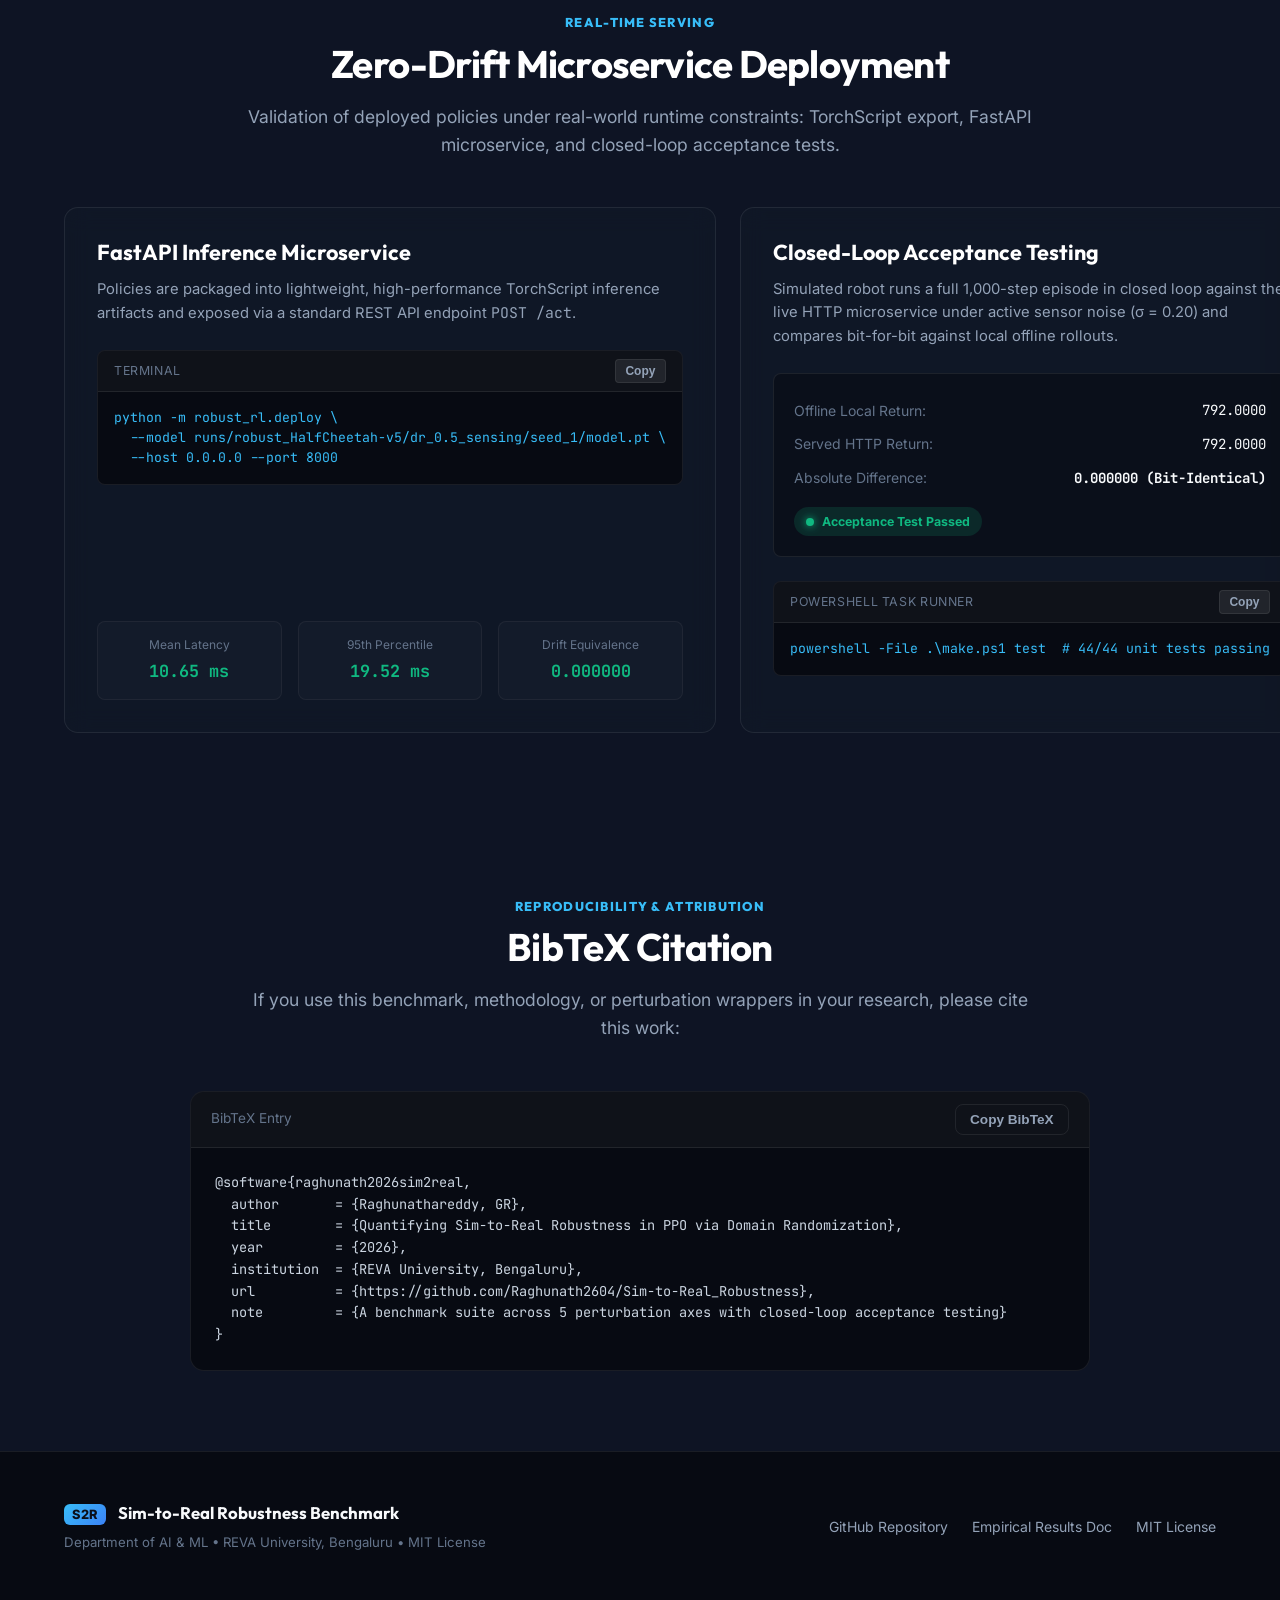
==== commit 4c8f1fa6: "feat: add high-res system architecture diagram and integrate into paper, website, and README" ====
--- a/index.html
+++ b/index.html
@@ -37,7 +37,8 @@
         <a href="#demo" class="nav-link">Visual Demo</a>
         <a href="#findings" class="nav-link">Key Findings</a>
         <a href="#explorer" class="nav-link">Perturbation Explorer</a>
-        <a href="#benchmarks" class="nav-link">Benchmark Table</a>
+        <a href="#benchmarks" class="nav-link">Benchmarks</a>
+        <a href="#architecture" class="nav-link">Architecture</a>
         <a href="#deployment" class="nav-link">Deployment</a>
         <a href="#citation" class="nav-link">Citation</a>
       </nav>
@@ -430,8 +431,25 @@
     </div>
   </section>
 
+  <!-- Section: Architecture & Pipeline -->
+  <section class="section" id="architecture">
+    <div class="container">
+      <div class="section-header">
+        <span class="section-tag">SYSTEM ARCHITECTURE</span>
+        <h2 class="section-title">End-to-End Benchmark Pipeline</h2>
+        <p class="section-desc">
+          Four decoupled, modular stages: Physics &amp; Asynchrony Perturbation &rarr; Vectorized PPO Synthesis &rarr; Deterministic 25-Setting Grid Evaluation &rarr; Zero-Drift Real-Time Microservice Serving.
+        </p>
+      </div>
+
+      <div class="architecture-card">
+        <img src="assets/architecture_diagram.png" alt="Sim-to-Real Robustness Architecture &amp; Evaluation Pipeline" class="architecture-img" loading="lazy">
+      </div>
+    </div>
+  </section>
+
   <!-- Section 5: Production Deployment & Serving -->
-  <section class="section" id="deployment">
+  <section class="section bg-alt" id="deployment">
     <div class="container">
       <div class="section-header">
         <span class="section-tag">REAL-TIME SERVING</span>
--- a/index.css
+++ b/index.css
@@ -1224,3 +1224,33 @@
     width: 100%;
   }
 }
+
+/* ==========================================================================
+   Architecture Section
+   ========================================================================== */
+
+.architecture-card {
+  background: var(--bg-card);
+  backdrop-filter: blur(12px);
+  border: 1px solid var(--border-subtle);
+  border-radius: var(--radius-lg);
+  overflow: hidden;
+  box-shadow: var(--shadow-lg);
+  padding: 1.5rem;
+  text-align: center;
+  transition: var(--transition);
+}
+
+.architecture-card:hover {
+  border-color: rgba(56, 189, 248, 0.25);
+  box-shadow: 0 0 25px rgba(56, 189, 248, 0.12);
+}
+
+.architecture-img {
+  max-width: 100%;
+  height: auto;
+  border-radius: var(--radius-md);
+  box-shadow: var(--shadow-md);
+  display: block;
+  margin: 0 auto;
+}
